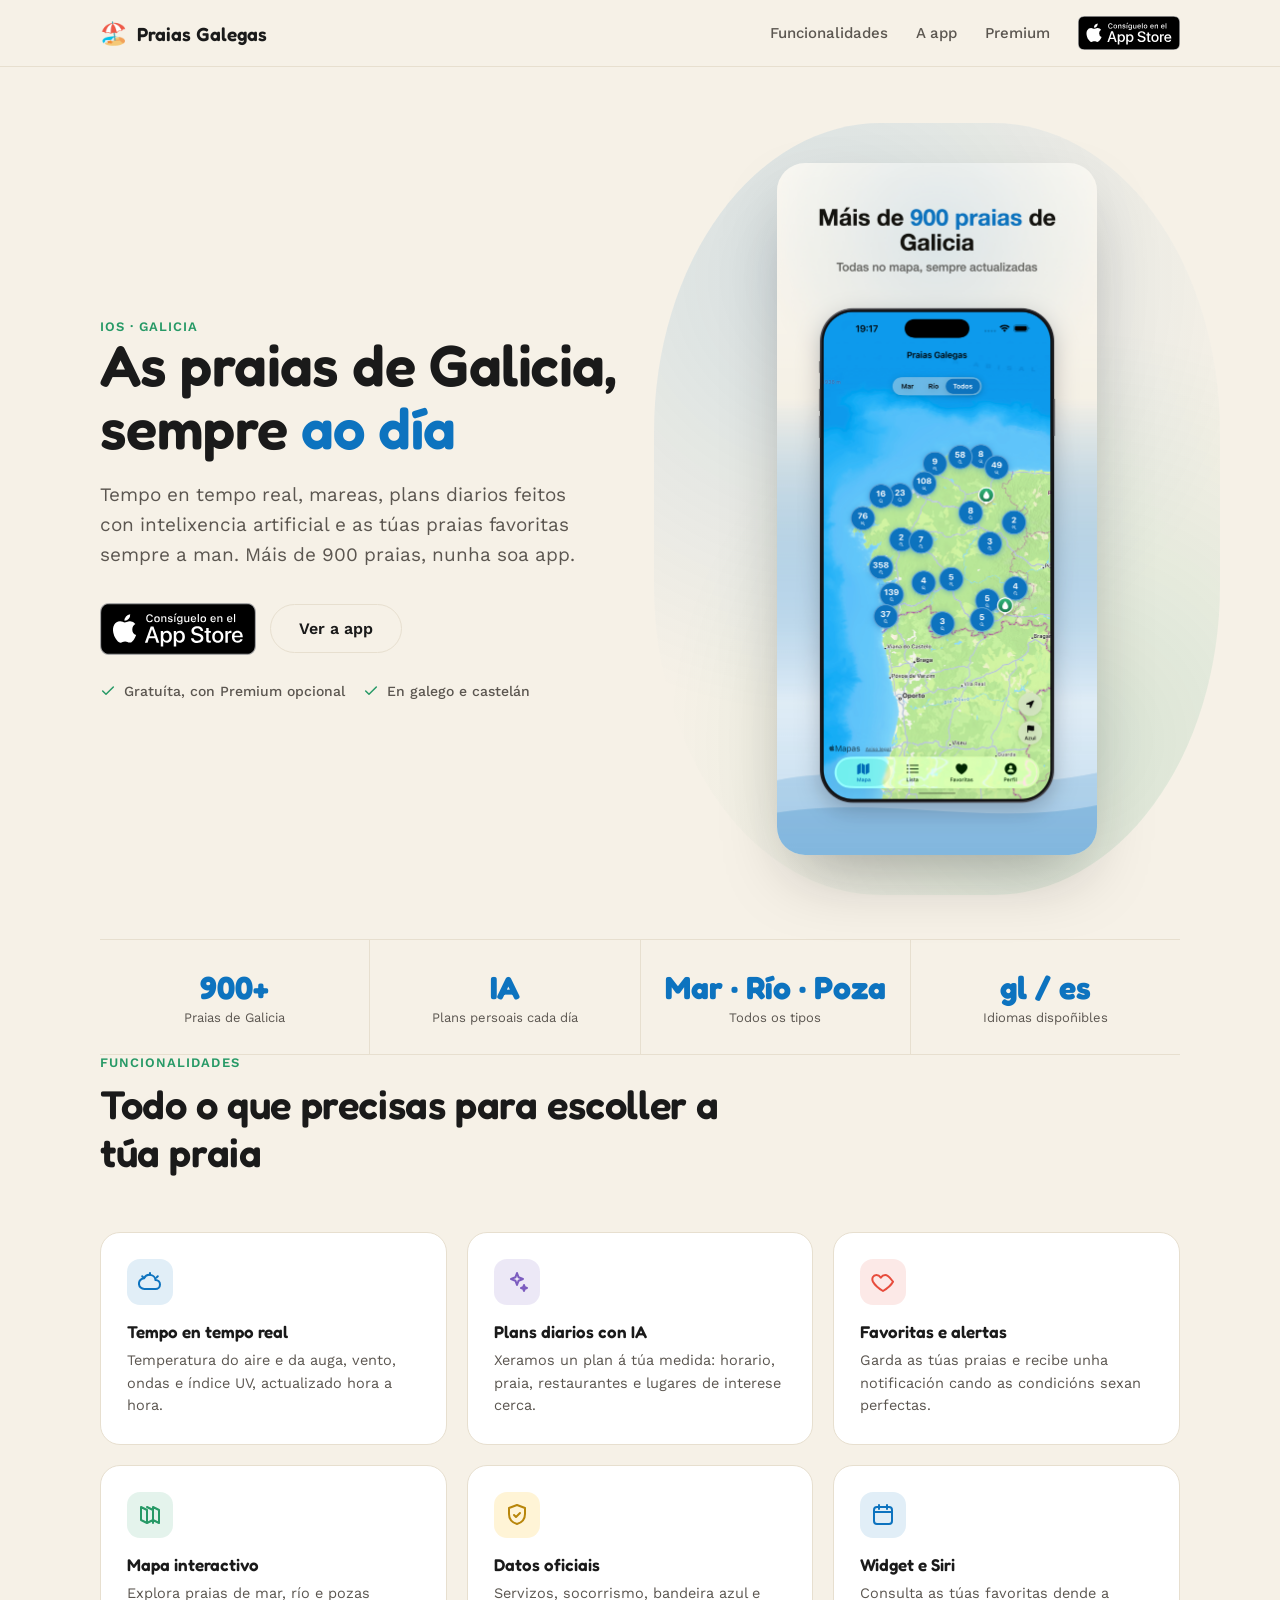
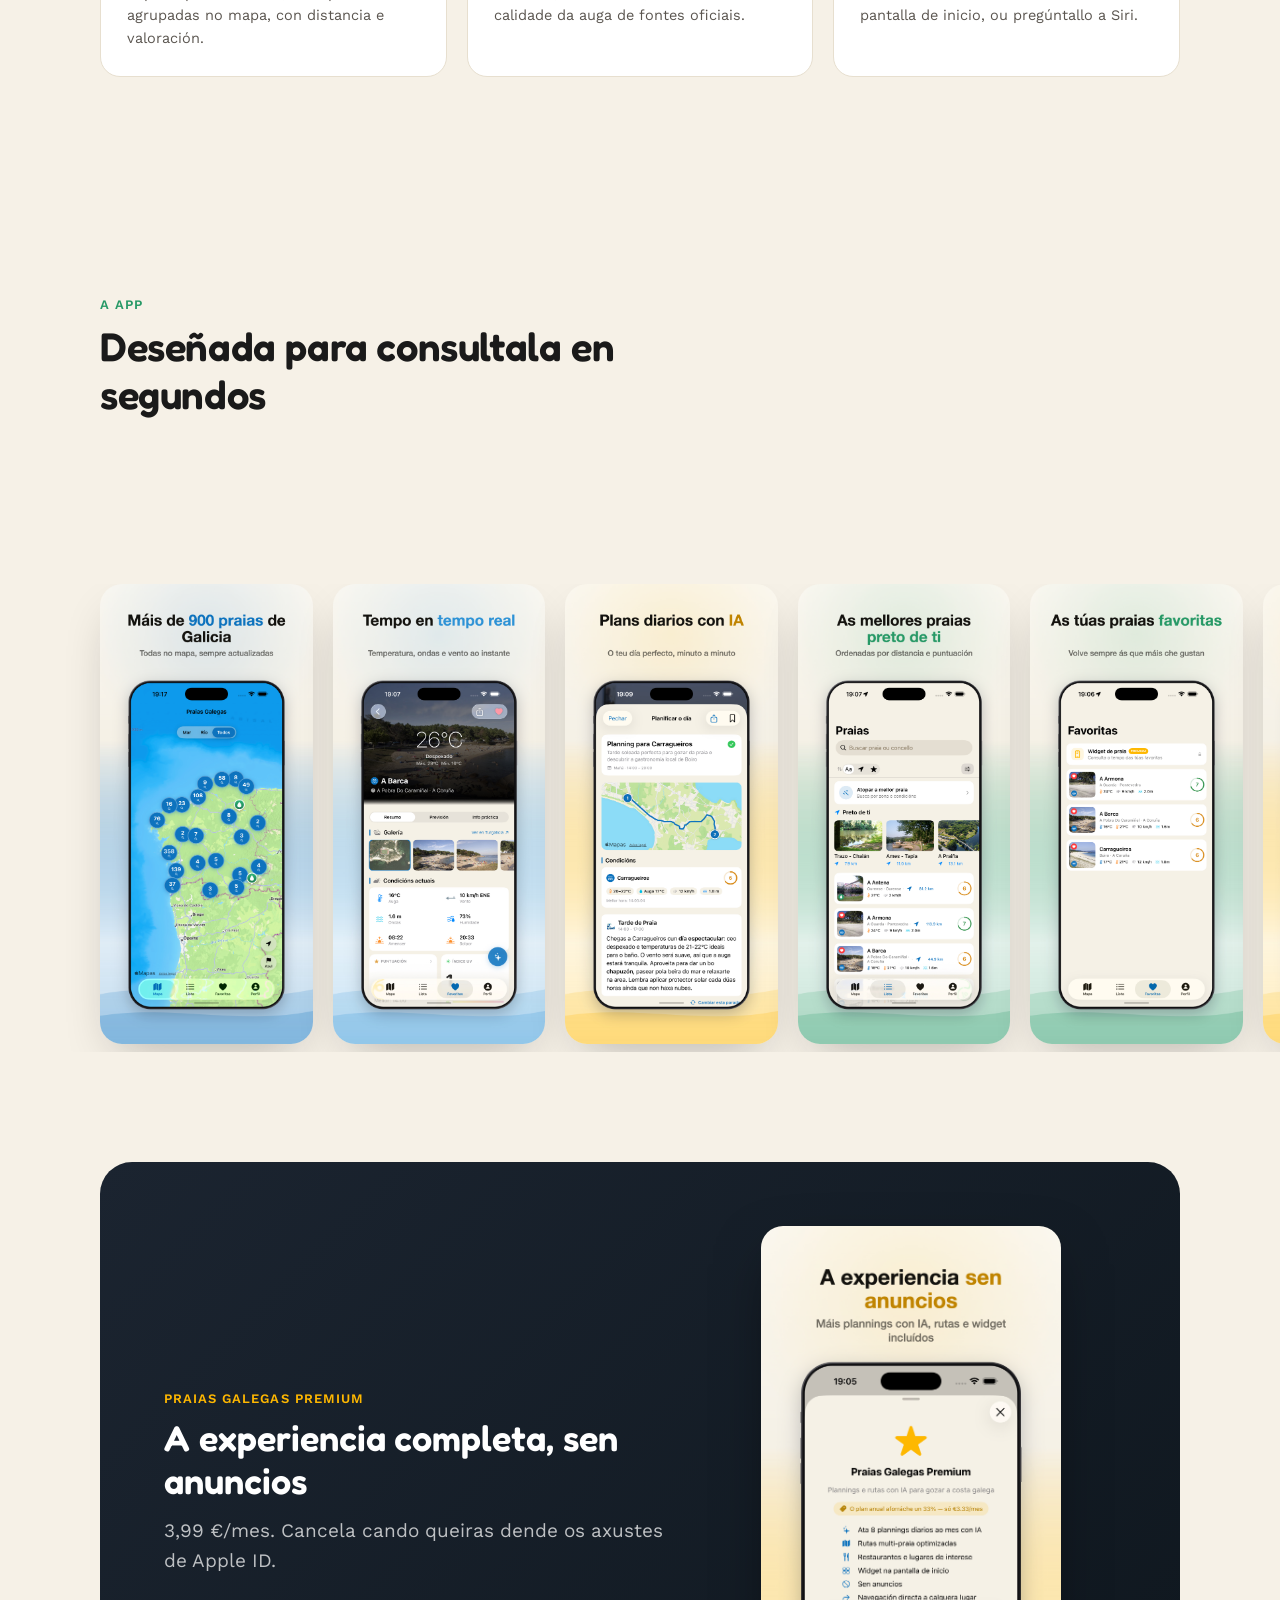
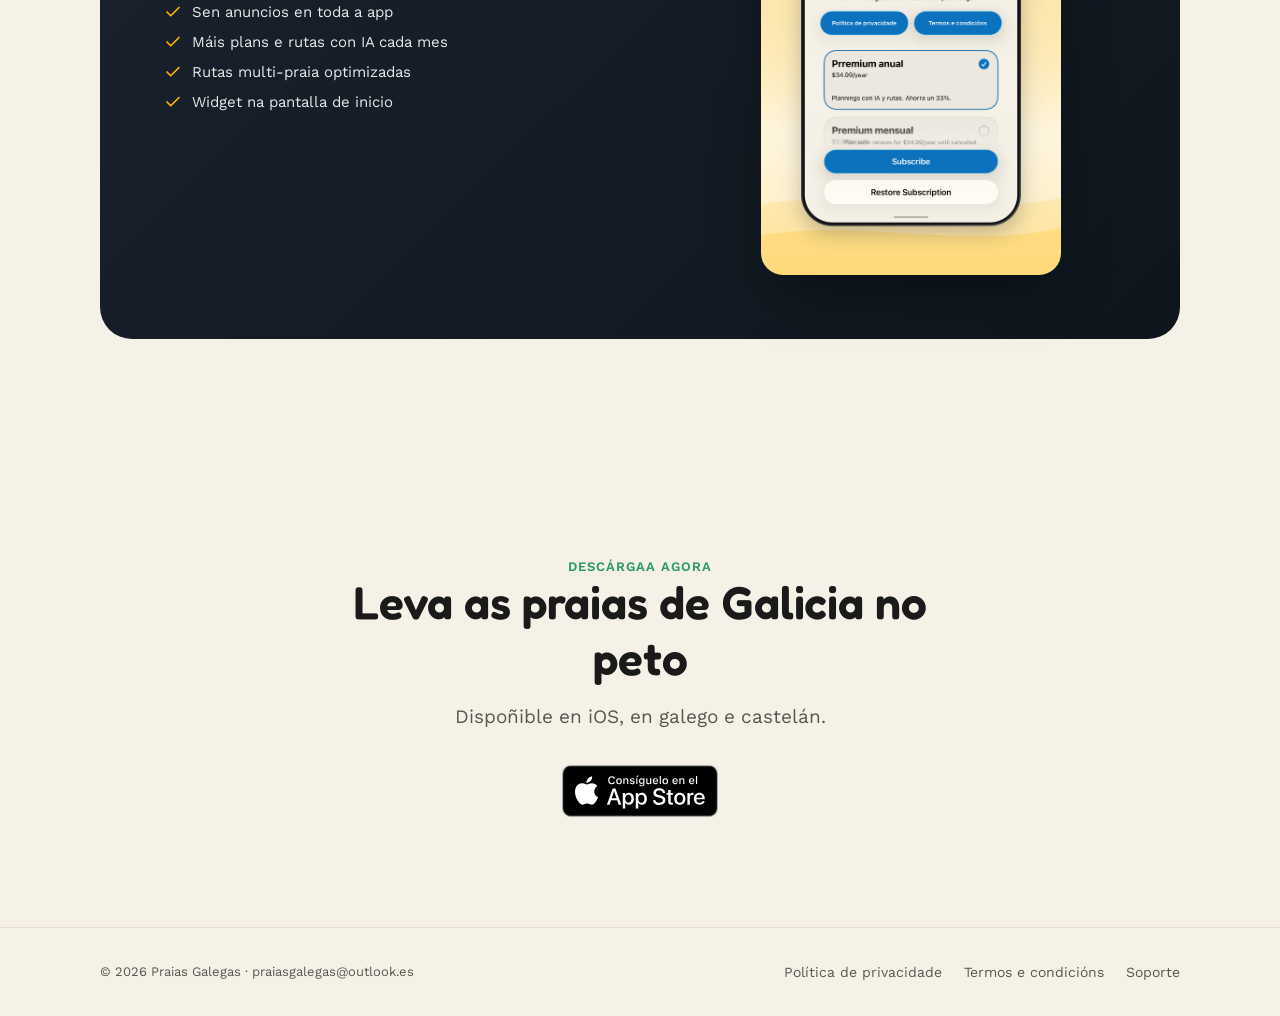
==== index.html @ d2f46aa7 "Add files via upload" ====
<!doctype html>
<html lang="gl">
<head>
<meta charset="utf-8">
<meta name="viewport" content="width=device-width, initial-scale=1.0">
<title>Praias Galegas — as mellores praias de Galicia na túa man</title>
<meta name="description" content="Tempo en tempo real, mareas, plans diarios con IA e as túas praias favoritas. Máis de 900 praias de Galicia, nunha soa app para iOS.">
<link rel="stylesheet" href="https://fonts.googleapis.com/css2?family=Fredoka:wght@500;600;700&family=Work+Sans:wght@400;500;600;700&display=swap">
<style>
  :root{
    --cream:#F6F1E7; --white:#FFFFFF; --ink:#1A1A1A; --ink-soft:#5B5650;
    --ocean:#0D73BF; --ocean-dark:#095A97; --sea:#269966; --gold:#FFB800; --line:#E7DFCF;
  }
  *{box-sizing:border-box}
  body{margin:0;background:var(--cream);color:var(--ink);font-family:'Work Sans',sans-serif;-webkit-font-smoothing:antialiased}
  h1,h2,h3{font-family:'Fredoka',sans-serif;font-weight:600;margin:0;color:var(--ink)}
  p{margin:0}
  a{text-decoration:none;color:inherit}
  img{max-width:100%}
  .wrap{max-width:1160px;margin:0 auto;padding-inline:clamp(20px,4vw,40px)}
  .btn{display:inline-flex;align-items:center;justify-content:center;gap:8px;font-family:'Work Sans',sans-serif;font-weight:600;font-size:16px;padding:14px 28px;border-radius:999px;border:none;cursor:pointer;transition:transform .15s ease,background .15s ease}
  .btn:hover{transform:translateY(-1px)}
  .btn-ghost{background:transparent;color:var(--ink);border:1.5px solid var(--line)}
  .btn-ghost:hover{border-color:var(--ocean);color:var(--ocean)}
  .badge{display:inline-flex;transition:transform .15s ease}
  .badge:hover{transform:translateY(-1px)}
  .badge img{display:block;height:100%;width:auto}
  .badge-sm{height:34px}
  .badge-lg{height:52px}
  section{padding-block:clamp(56px,9vw,110px)}
  .eyebrow{font-size:13px;font-weight:600;letter-spacing:.08em;text-transform:uppercase;color:var(--sea)}
  .lead{font-size:clamp(17px,1.6vw,19px);color:var(--ink-soft);line-height:1.6}
  header{position:sticky;top:0;z-index:20;background:rgba(246,241,231,.85);backdrop-filter:blur(10px);border-bottom:1px solid var(--line)}
  .header-row{display:flex;align-items:center;justify-content:space-between;padding-block:16px}
  .brand{display:flex;align-items:center;gap:10px;font-family:'Fredoka',sans-serif;font-weight:600;font-size:19px}
  .brand-mark{font-size:22px;line-height:1}
  nav{display:flex;align-items:center;gap:28px}
  nav a.navlink{font-size:15px;font-weight:500;color:var(--ink-soft)}
  nav a.navlink:hover{color:var(--ocean)}
  .nav-links{display:flex;gap:28px}
  @media (max-width:760px){ .nav-links{display:none} }
  .hero{padding-top:clamp(56px,9vw,96px)}
  .hero-grid{display:grid;grid-template-columns:1.05fr .95fr;gap:56px;align-items:center}
  @media (max-width:900px){ .hero-grid{grid-template-columns:1fr;gap:40px;text-align:center} .hero-actions{justify-content:center} .hero-badges{justify-content:center} }
  .hero h1{font-size:clamp(34px,4.6vw,58px);line-height:1.08;letter-spacing:-.01em}
  .hero .accent{color:var(--ocean)}
  .hero-lead{margin-top:20px;max-width:480px}
  @media (max-width:900px){ .hero-lead{max-width:560px;margin-inline:auto} }
  .hero-actions{display:flex;gap:14px;margin-top:32px;flex-wrap:wrap;align-items:center}
  .hero-badges{display:flex;gap:18px;margin-top:28px;flex-wrap:wrap;align-items:center}
  .hero-badge{display:flex;align-items:center;gap:8px;font-size:14px;color:var(--ink-soft);font-weight:500}
  .hero-badge svg{flex:none;color:var(--sea)}
  .hero-visual{position:relative;display:flex;justify-content:center}
  .hero-visual img{width:min(320px,80vw);border-radius:28px;box-shadow:0 30px 70px -20px rgba(20,20,20,.35)}
  .hero-blob{position:absolute;inset:-40px;background:radial-gradient(circle at 30% 20%, rgba(13,115,191,.14), transparent 60%),radial-gradient(circle at 75% 80%, rgba(38,153,102,.14), transparent 55%);z-index:-1;border-radius:40%}
  .stats{display:flex;gap:0;border-top:1px solid var(--line);border-bottom:1px solid var(--line);margin-top:clamp(48px,7vw,84px)}
  .stat{flex:1;padding:28px 12px;text-align:center;border-right:1px solid var(--line)}
  .stat:last-child{border-right:none}
  .stat b{display:block;font-family:'Fredoka',sans-serif;font-size:clamp(24px,3vw,32px);color:var(--ocean)}
  .stat span{font-size:13px;color:var(--ink-soft)}
  @media (max-width:640px){ .stats{flex-wrap:wrap} .stat{flex:1 1 50%;border-right:none;border-bottom:1px solid var(--line)} }
  .section-head{max-width:640px;margin-bottom:clamp(36px,5vw,56px)}
  .section-head h2{font-size:clamp(28px,3.4vw,40px);margin-top:10px;letter-spacing:-.01em}
  .features{display:grid;grid-template-columns:repeat(3,1fr);gap:20px}
  @media (max-width:900px){ .features{grid-template-columns:repeat(2,1fr)} }
  @media (max-width:600px){ .features{grid-template-columns:1fr} }
  .card{background:var(--white);border:1px solid var(--line);border-radius:20px;padding:26px}
  .card-icon{width:46px;height:46px;border-radius:13px;display:flex;align-items:center;justify-content:center;margin-bottom:16px}
  .card h3{font-size:17px;margin-bottom:8px}
  .card p{font-size:14.5px;color:var(--ink-soft);line-height:1.55}
  .gallery-wrap{overflow-x:auto;margin-inline:calc(-1 * clamp(20px,4vw,40px));padding-inline:clamp(20px,4vw,40px);scrollbar-width:none}
  .gallery-wrap::-webkit-scrollbar{display:none}
  .gallery{display:flex;gap:20px;width:max-content}
  .gallery img{height:460px;width:auto;border-radius:22px;box-shadow:0 20px 50px -18px rgba(20,20,20,.3)}
  @media (max-width:640px){ .gallery img{height:360px} }
  .premium{background:linear-gradient(135deg,#1B2430,#0E161D);border-radius:32px;padding:clamp(36px,6vw,64px);display:grid;grid-template-columns:1.1fr .9fr;gap:40px;align-items:center;color:#fff}
  @media (max-width:900px){ .premium{grid-template-columns:1fr;text-align:center} .premium-list{align-items:center} }
  .premium .eyebrow{color:var(--gold)}
  .premium h2{color:#fff;font-size:clamp(26px,3.2vw,36px);margin-top:10px}
  .premium p.lead{color:rgba(255,255,255,.72);margin-top:14px}
  .premium-list{list-style:none;margin:26px 0 0;padding:0;display:flex;flex-direction:column;gap:12px}
  .premium-list li{display:flex;align-items:center;gap:10px;font-size:15px;color:rgba(255,255,255,.9)}
  .premium-list svg{flex:none;color:var(--gold)}
  .premium img{width:100%;max-width:300px;border-radius:22px;justify-self:center;box-shadow:0 20px 60px -18px rgba(0,0,0,.6)}
  .final-cta{text-align:center}
  .final-cta h2{font-size:clamp(30px,4vw,46px);max-width:640px;margin-inline:auto}
  .final-cta .lead{max-width:480px;margin:16px auto 0}
  .final-cta .hero-actions{justify-content:center}
  footer{border-top:1px solid var(--line);padding-block:36px}
  .footer-row{display:flex;justify-content:space-between;align-items:center;flex-wrap:wrap;gap:16px}
  .footer-links{display:flex;gap:22px;flex-wrap:wrap}
  .footer-links a{font-size:14px;color:var(--ink-soft)}
  .footer-links a:hover{color:var(--ocean)}
  .footer-copy{font-size:13px;color:var(--ink-soft)}
</style>
</head>
<body>

<header>
  <div class="wrap header-row">
    <div class="brand"><span class="brand-mark">🏖️</span> Praias Galegas</div>
    <nav>
      <div class="nav-links">
        <a class="navlink" href="#funcionalidades">Funcionalidades</a>
        <a class="navlink" href="#capturas">A app</a>
        <a class="navlink" href="#premium">Premium</a>
      </div>
      <a href="https://apps.apple.com/es/app/praias-galegas/id6785082941" class="badge badge-sm" aria-label="Descarga Praias Galegas na App Store"><img src="img/appstore-badge.svg" alt="Descárgao na App Store"></a>
    </nav>
  </div>
</header>

<div class="wrap hero">
  <div class="hero-grid">
    <div>
      <p class="eyebrow">iOS · Galicia</p>
      <h1>As praias de Galicia,<br>sempre <span class="accent">ao día</span></h1>
      <p class="lead hero-lead">Tempo en tempo real, mareas, plans diarios feitos con intelixencia artificial e as túas praias favoritas sempre a man. Máis de 900 praias, nunha soa app.</p>
      <div class="hero-actions">
        <a href="https://apps.apple.com/es/app/praias-galegas/id6785082941" class="badge badge-lg" aria-label="Descarga Praias Galegas na App Store"><img src="img/appstore-badge.svg" alt="Descárgao na App Store"></a>
        <a href="#capturas" class="btn btn-ghost">Ver a app</a>
      </div>
      <div class="hero-badges">
        <div class="hero-badge"><svg width="16" height="16" viewBox="0 0 24 24" fill="none" stroke="currentColor" stroke-width="2.2" stroke-linecap="round" stroke-linejoin="round"><path d="M20 6 9 17l-5-5"/></svg> Gratuíta, con Premium opcional</div>
        <div class="hero-badge"><svg width="16" height="16" viewBox="0 0 24 24" fill="none" stroke="currentColor" stroke-width="2.2" stroke-linecap="round" stroke-linejoin="round"><path d="M20 6 9 17l-5-5"/></svg> En galego e castelán</div>
      </div>
    </div>
    <div class="hero-visual">
      <div class="hero-blob"></div>
      <img src="img/01-mapa.jpg" alt="Mapa con máis de 900 praias de Galicia na app Praias Galegas">
    </div>
  </div>

  <div class="stats">
    <div class="stat"><b>900+</b><span>Praias de Galicia</span></div>
    <div class="stat"><b>IA</b><span>Plans persoais cada día</span></div>
    <div class="stat"><b>Mar · Río · Poza</b><span>Todos os tipos</span></div>
    <div class="stat"><b>gl / es</b><span>Idiomas dispoñibles</span></div>
  </div>
</div>

<div class="wrap" id="funcionalidades">
  <section style="padding-top:0;">
    <div class="section-head">
      <p class="eyebrow">Funcionalidades</p>
      <h2>Todo o que precisas para escoller a túa praia</h2>
    </div>
    <div class="features">
      <div class="card">
        <div class="card-icon" style="background:rgba(13,115,191,.12);">
          <svg width="24" height="24" viewBox="0 0 24 24" fill="none" stroke="#0D73BF" stroke-width="2" stroke-linecap="round" stroke-linejoin="round"><path d="M17.5 19a4.5 4.5 0 0 0 0-9 6 6 0 0 0-11.4-1.7A4.5 4.5 0 0 0 6.5 19h11Z"/><path d="M12 3v2M4.2 6.2l1.4 1.4M19.8 6.2l-1.4 1.4"/></svg>
        </div>
        <h3>Tempo en tempo real</h3>
        <p>Temperatura do aire e da auga, vento, ondas e índice UV, actualizado hora a hora.</p>
      </div>
      <div class="card">
        <div class="card-icon" style="background:rgba(124,92,191,.14);">
          <svg width="24" height="24" viewBox="0 0 24 24" fill="none" stroke="#7C5CBF" stroke-width="2" stroke-linecap="round" stroke-linejoin="round"><path d="m12 3 1.6 4.3L18 9l-4.4 1.7L12 15l-1.6-4.3L6 9l4.4-1.7L12 3Z"/><path d="M19 15l.8 2.2L22 18l-2.2.8L19 21l-.8-2.2L16 18l2.2-.8L19 15Z"/></svg>
        </div>
        <h3>Plans diarios con IA</h3>
        <p>Xeramos un plan á túa medida: horario, praia, restaurantes e lugares de interese cerca.</p>
      </div>
      <div class="card">
        <div class="card-icon" style="background:rgba(231,76,60,.12);">
          <svg width="24" height="24" viewBox="0 0 24 24" fill="none" stroke="#E74C3C" stroke-width="2" stroke-linecap="round" stroke-linejoin="round"><path d="M12 21s-7.5-4.6-10-9.3C.4 8.4 2 5 5.4 5c2 0 3.4 1.2 4.4 2.6C10.8 6.2 12.2 5 14.2 5 17.6 5 19.2 8.4 22 11.7 19.5 16.4 12 21 12 21Z"/></svg>
        </div>
        <h3>Favoritas e alertas</h3>
        <p>Garda as túas praias e recibe unha notificación cando as condicións sexan perfectas.</p>
      </div>
      <div class="card">
        <div class="card-icon" style="background:rgba(38,153,102,.12);">
          <svg width="24" height="24" viewBox="0 0 24 24" fill="none" stroke="#269966" stroke-width="2" stroke-linecap="round" stroke-linejoin="round"><path d="M9 20 3 17V4l6 3m0 13 6-3m-6 3V7m6 10 6 3V7l-6-3m0 16V4m0 3-6-3"/></svg>
        </div>
        <h3>Mapa interactivo</h3>
        <p>Explora praias de mar, río e pozas agrupadas no mapa, con distancia e valoración.</p>
      </div>
      <div class="card">
        <div class="card-icon" style="background:rgba(255,184,0,.16);">
          <svg width="24" height="24" viewBox="0 0 24 24" fill="none" stroke="#B8860B" stroke-width="2" stroke-linecap="round" stroke-linejoin="round"><path d="M12 2 4 5v6c0 5 3.4 8.6 8 10 4.6-1.4 8-5 8-10V5l-8-3Z"/><path d="m9 12 2 2 4-4"/></svg>
        </div>
        <h3>Datos oficiais</h3>
        <p>Servizos, socorrismo, bandeira azul e calidade da auga de fontes oficiais.</p>
      </div>
      <div class="card">
        <div class="card-icon" style="background:rgba(13,115,191,.12);">
          <svg width="24" height="24" viewBox="0 0 24 24" fill="none" stroke="#0D73BF" stroke-width="2" stroke-linecap="round" stroke-linejoin="round"><rect x="3" y="4" width="18" height="17" rx="3"/><path d="M8 2v4M16 2v4M3 9h18"/></svg>
        </div>
        <h3>Widget e Siri</h3>
        <p>Consulta as túas favoritas dende a pantalla de inicio, ou pregúntallo a Siri.</p>
      </div>
    </div>
  </section>
</div>

<div class="wrap" id="capturas">
  <section>
    <div class="section-head">
      <p class="eyebrow">A app</p>
      <h2>Deseñada para consultala en segundos</h2>
    </div>
  </section>
</div>
<div class="gallery-wrap">
  <div class="gallery wrap" style="padding-bottom:8px;">
    <img src="img/01-mapa.jpg" alt="Mapa con máis de 900 praias de Galicia">
    <img src="img/02-tempo.jpg" alt="Tempo en tempo real na ficha de cada praia">
    <img src="img/03-planning.jpg" alt="Plans diarios xerados con intelixencia artificial">
    <img src="img/04-lista.jpg" alt="Lista de praias preto de ti">
    <img src="img/05-favoritas.jpg" alt="As túas praias favoritas">
    <img src="img/06-premium.jpg" alt="Praias Galegas Premium, sen anuncios">
  </div>
</div>

<div class="wrap" id="premium">
  <section>
    <div class="premium">
      <div>
        <p class="eyebrow">Praias Galegas Premium</p>
        <h2>A experiencia completa, sen anuncios</h2>
        <p class="lead">3,99&nbsp;€/mes. Cancela cando queiras dende os axustes de Apple ID.</p>
        <ul class="premium-list">
          <li><svg width="18" height="18" viewBox="0 0 24 24" fill="none" stroke="currentColor" stroke-width="2.2" stroke-linecap="round" stroke-linejoin="round"><path d="M20 6 9 17l-5-5"/></svg> Sen anuncios en toda a app</li>
          <li><svg width="18" height="18" viewBox="0 0 24 24" fill="none" stroke="currentColor" stroke-width="2.2" stroke-linecap="round" stroke-linejoin="round"><path d="M20 6 9 17l-5-5"/></svg> Máis plans e rutas con IA cada mes</li>
          <li><svg width="18" height="18" viewBox="0 0 24 24" fill="none" stroke="currentColor" stroke-width="2.2" stroke-linecap="round" stroke-linejoin="round"><path d="M20 6 9 17l-5-5"/></svg> Rutas multi-praia optimizadas</li>
          <li><svg width="18" height="18" viewBox="0 0 24 24" fill="none" stroke="currentColor" stroke-width="2.2" stroke-linecap="round" stroke-linejoin="round"><path d="M20 6 9 17l-5-5"/></svg> Widget na pantalla de inicio</li>
        </ul>
      </div>
      <img src="img/06-premium.jpg" alt="Praias Galegas Premium">
    </div>
  </section>
</div>

<div class="wrap">
  <section class="final-cta">
    <p class="eyebrow">Descárgaa agora</p>
    <h2>Leva as praias de Galicia no peto</h2>
    <p class="lead">Dispoñible en iOS, en galego e castelán.</p>
    <div class="hero-actions">
      <a href="https://apps.apple.com/es/app/praias-galegas/id6785082941" class="badge badge-lg" aria-label="Descarga Praias Galegas na App Store"><img src="img/appstore-badge.svg" alt="Descárgao na App Store"></a>
    </div>
  </section>
</div>

<footer>
  <div class="wrap footer-row">
    <div class="footer-copy">© 2026 Praias Galegas · praiasgalegas@outlook.es</div>
    <div class="footer-links">
      <a href="privacidade.html">Política de privacidade</a>
      <a href="termos.html">Termos e condicións</a>
      <a href="soporte-gl.html">Soporte</a>
    </div>
  </div>
</footer>

</body>
</html>
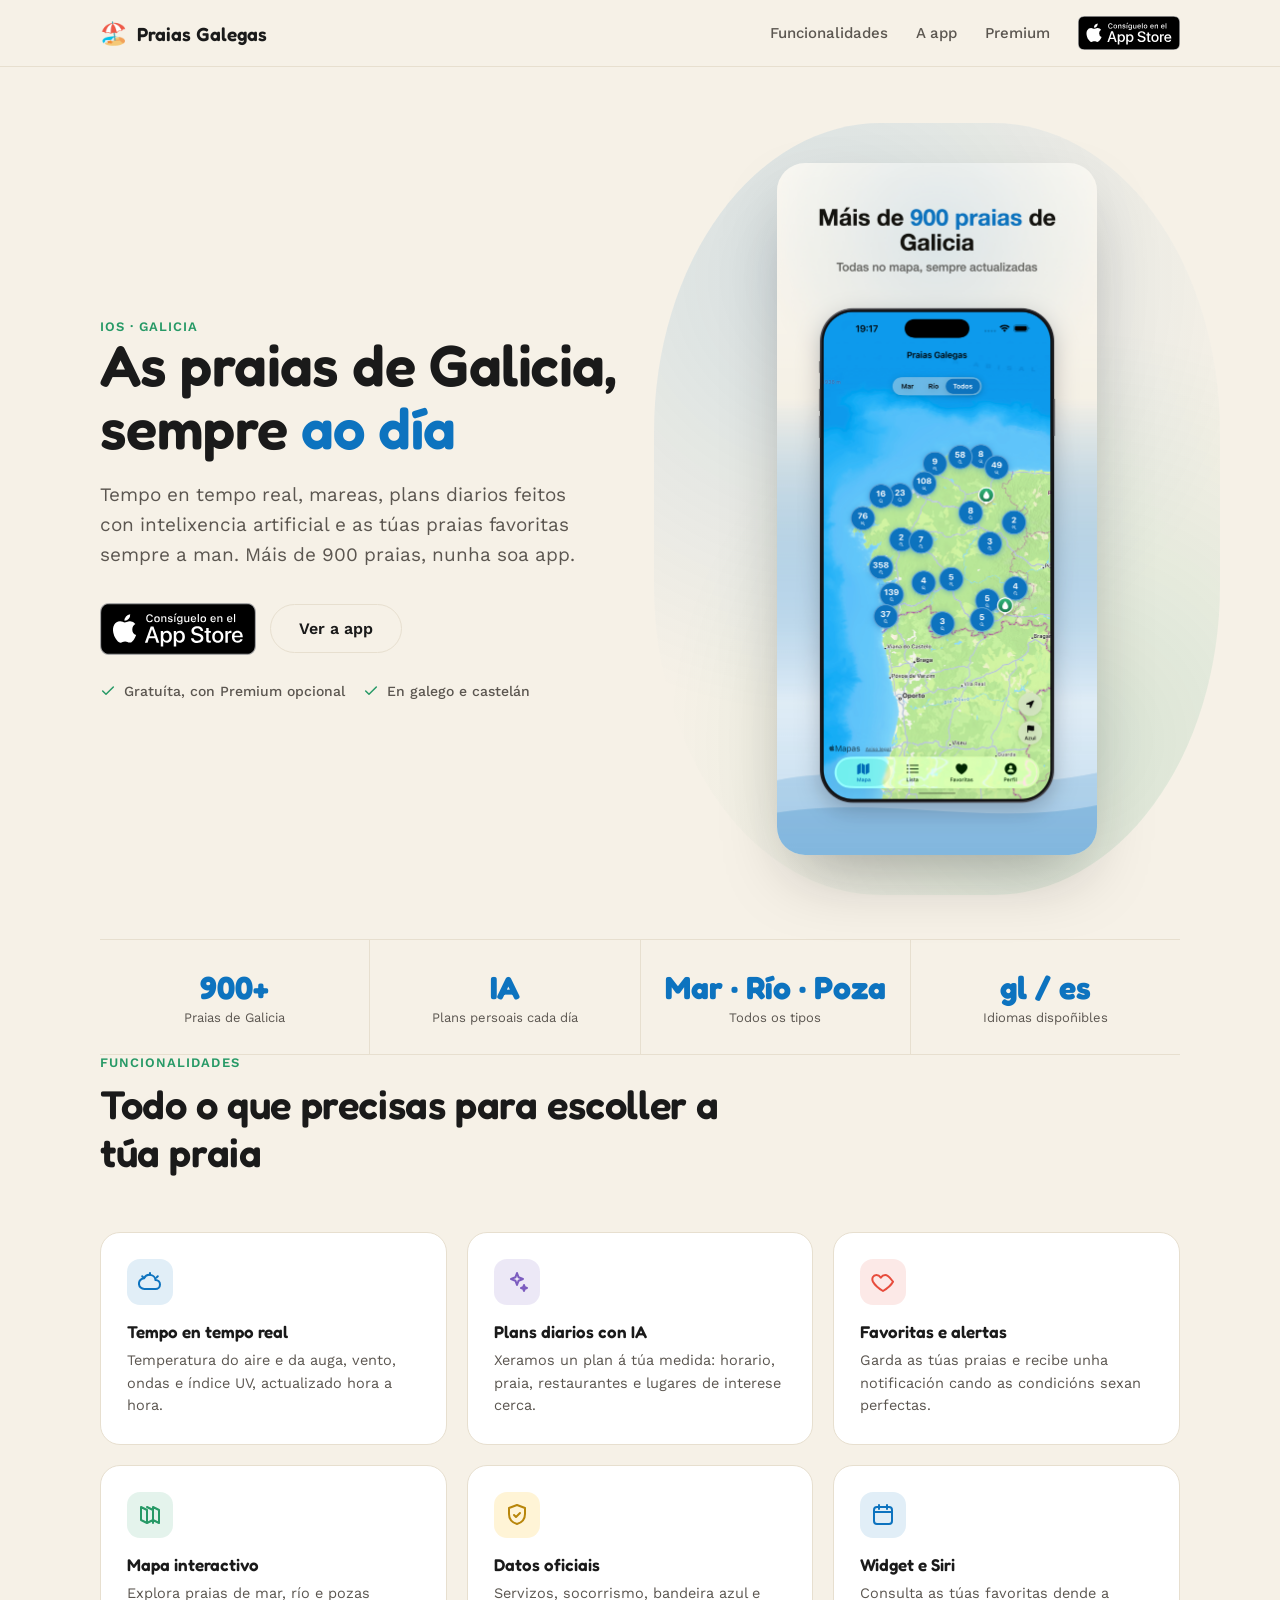
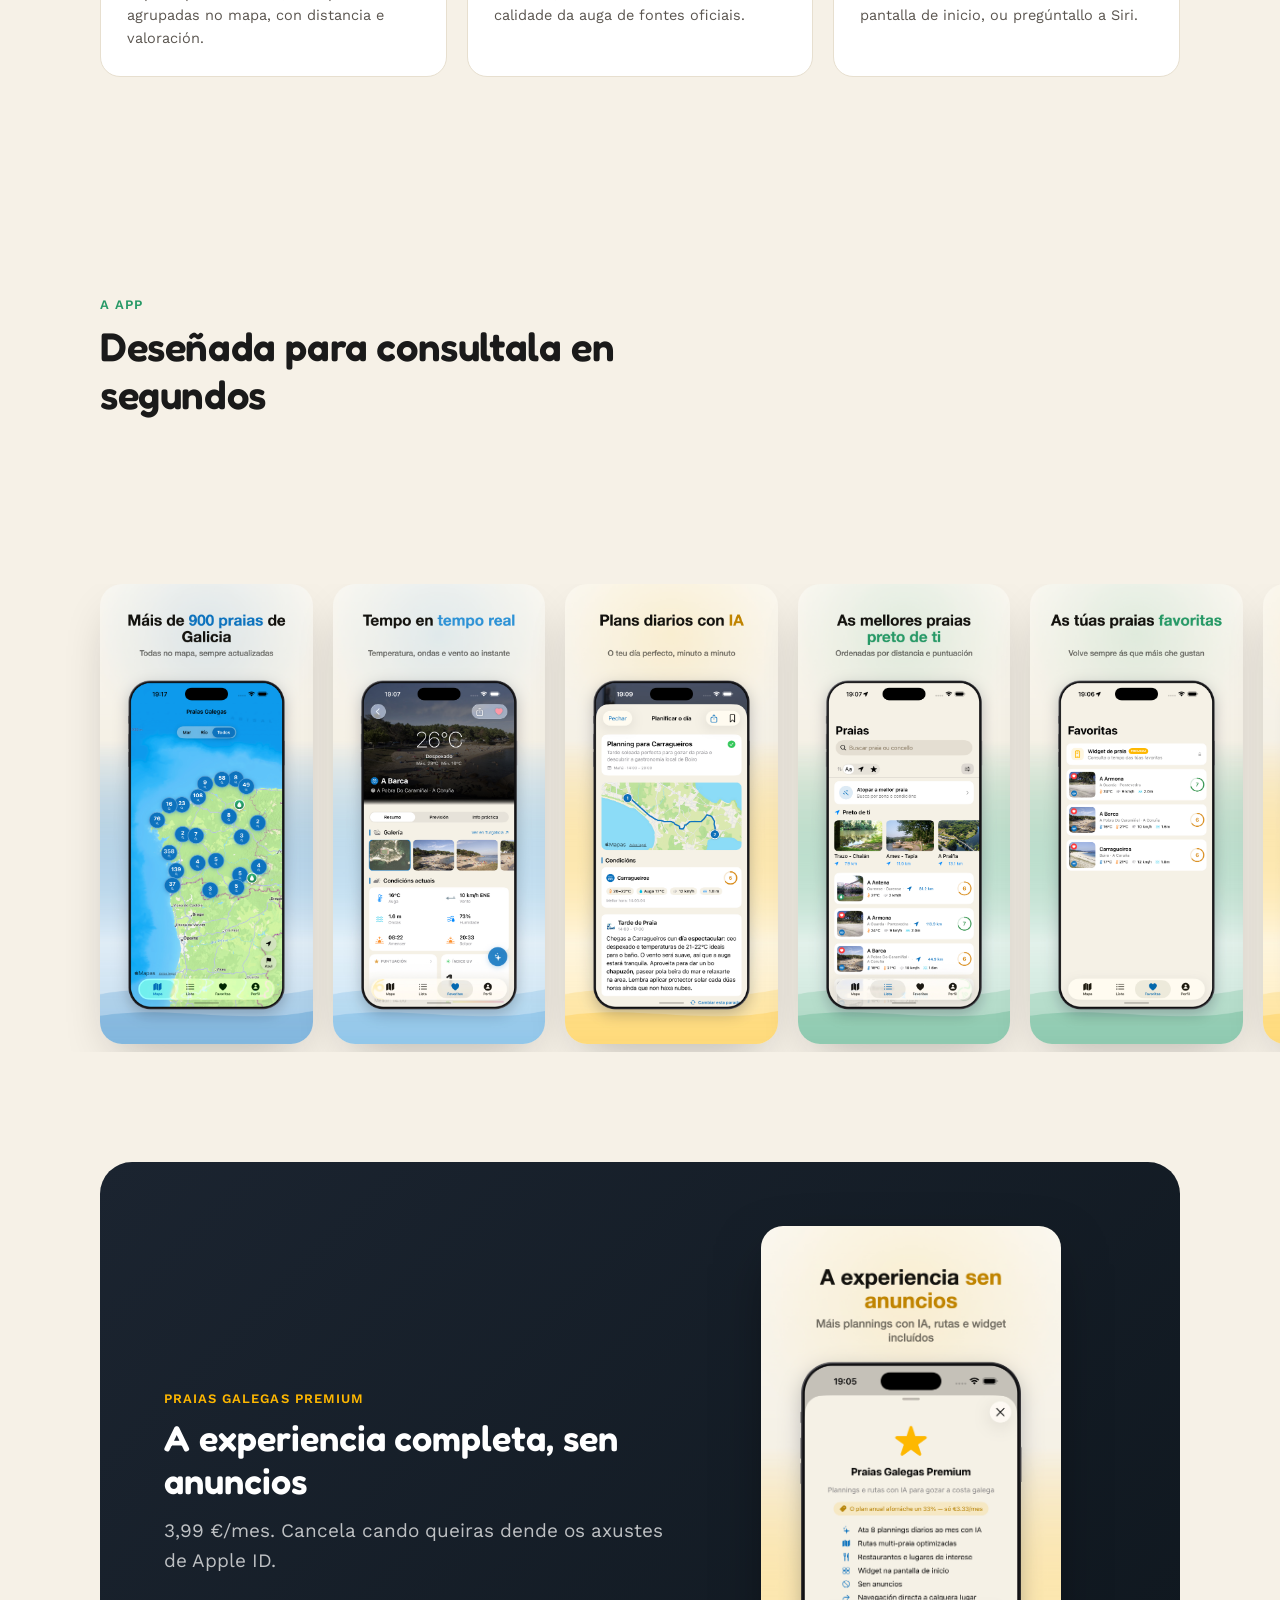
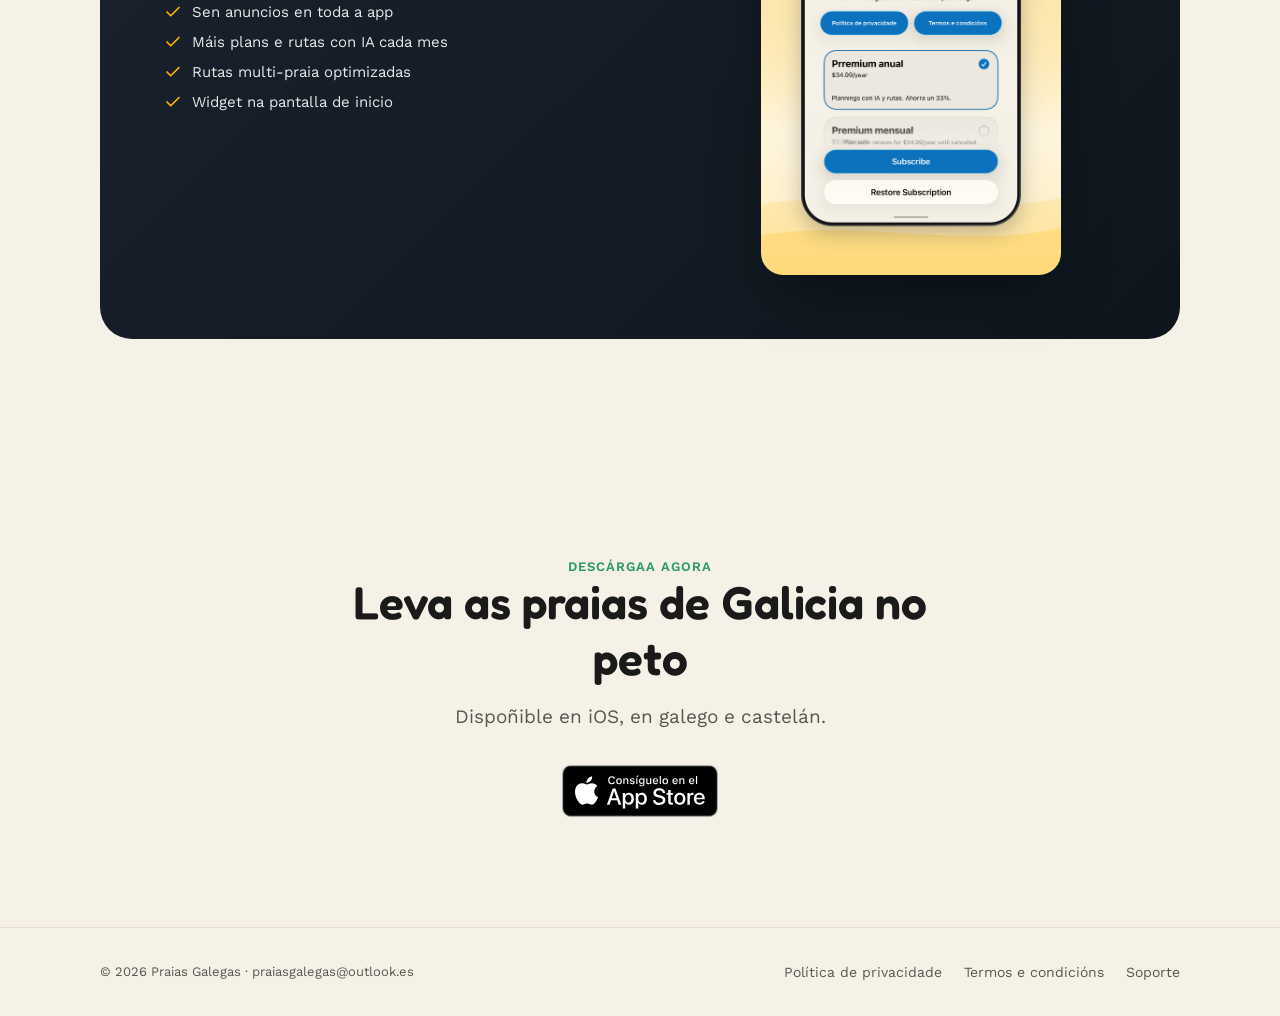
==== commit 1881be71: "Add files via upload" ====
--- a/index.html
+++ b/index.html
@@ -12,7 +12,8 @@
     --ocean:#0D73BF; --ocean-dark:#095A97; --sea:#269966; --gold:#FFB800; --line:#E7DFCF;
   }
   *{box-sizing:border-box}
-  body{margin:0;background:var(--cream);color:var(--ink);font-family:'Work Sans',sans-serif;-webkit-font-smoothing:antialiased}
+  html{overflow-x:hidden}
+  body{margin:0;background:var(--cream);color:var(--ink);font-family:'Work Sans',sans-serif;-webkit-font-smoothing:antialiased;overflow-x:hidden}
   h1,h2,h3{font-family:'Fredoka',sans-serif;font-weight:600;margin:0;color:var(--ink)}
   p{margin:0}
   a{text-decoration:none;color:inherit}
@@ -68,7 +69,7 @@
   .card-icon{width:46px;height:46px;border-radius:13px;display:flex;align-items:center;justify-content:center;margin-bottom:16px}
   .card h3{font-size:17px;margin-bottom:8px}
   .card p{font-size:14.5px;color:var(--ink-soft);line-height:1.55}
-  .gallery-wrap{overflow-x:auto;margin-inline:calc(-1 * clamp(20px,4vw,40px));padding-inline:clamp(20px,4vw,40px);scrollbar-width:none}
+  .gallery-wrap{overflow-x:auto;max-width:100%;padding-inline:clamp(20px,4vw,40px);scrollbar-width:none}
   .gallery-wrap::-webkit-scrollbar{display:none}
   .gallery{display:flex;gap:20px;width:max-content}
   .gallery img{height:460px;width:auto;border-radius:22px;box-shadow:0 20px 50px -18px rgba(20,20,20,.3)}
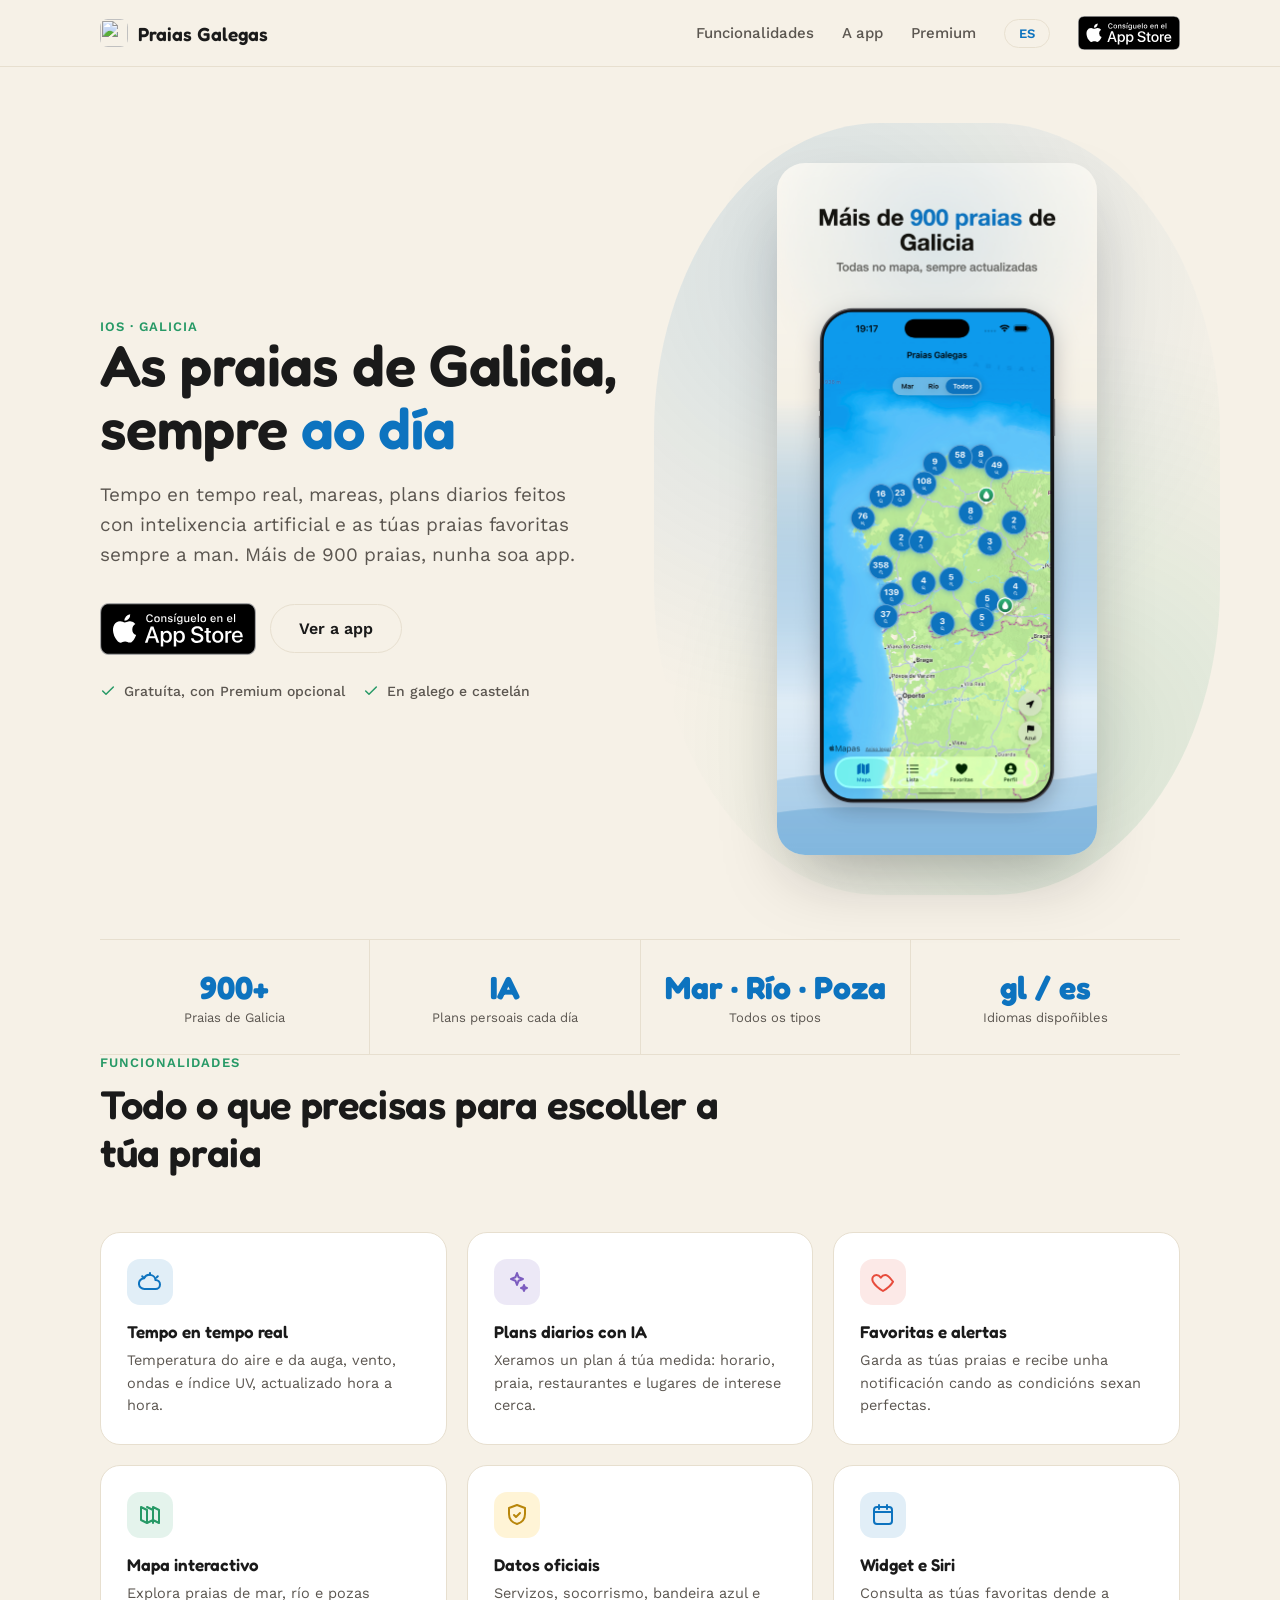
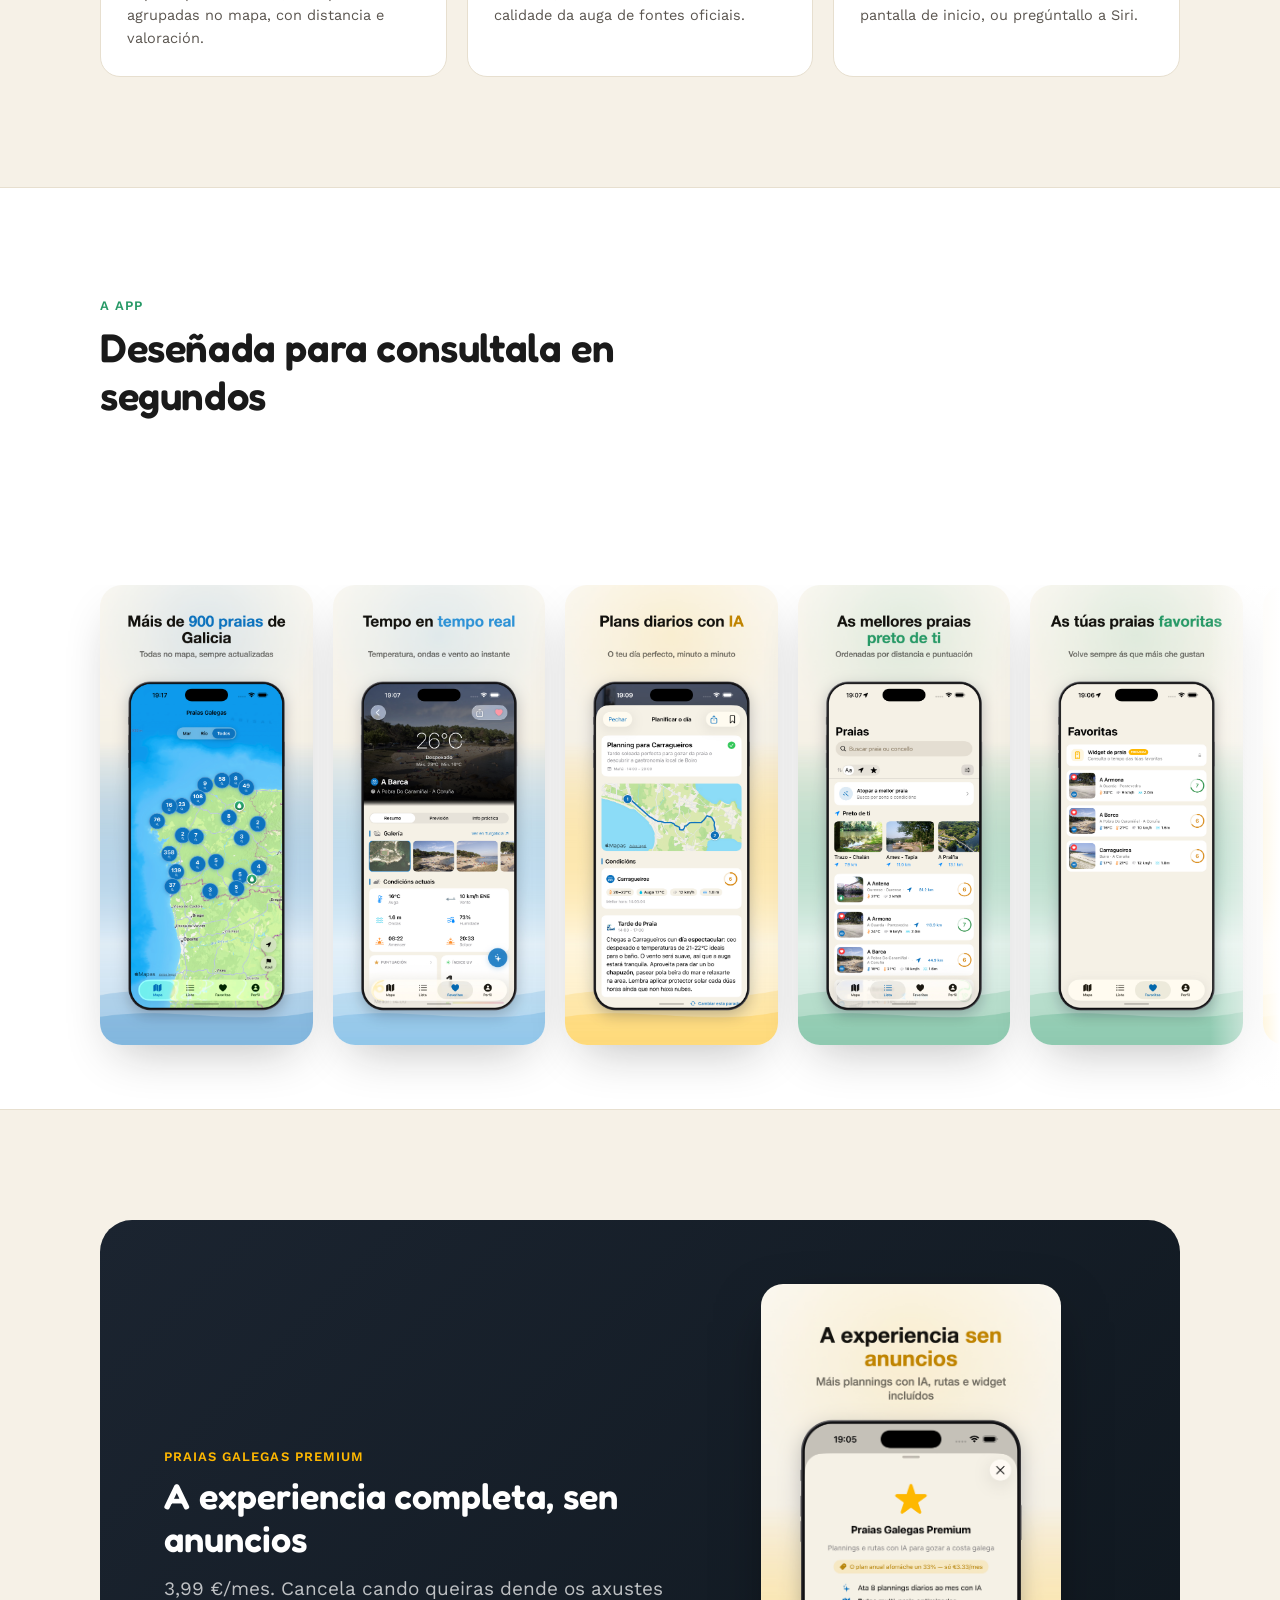
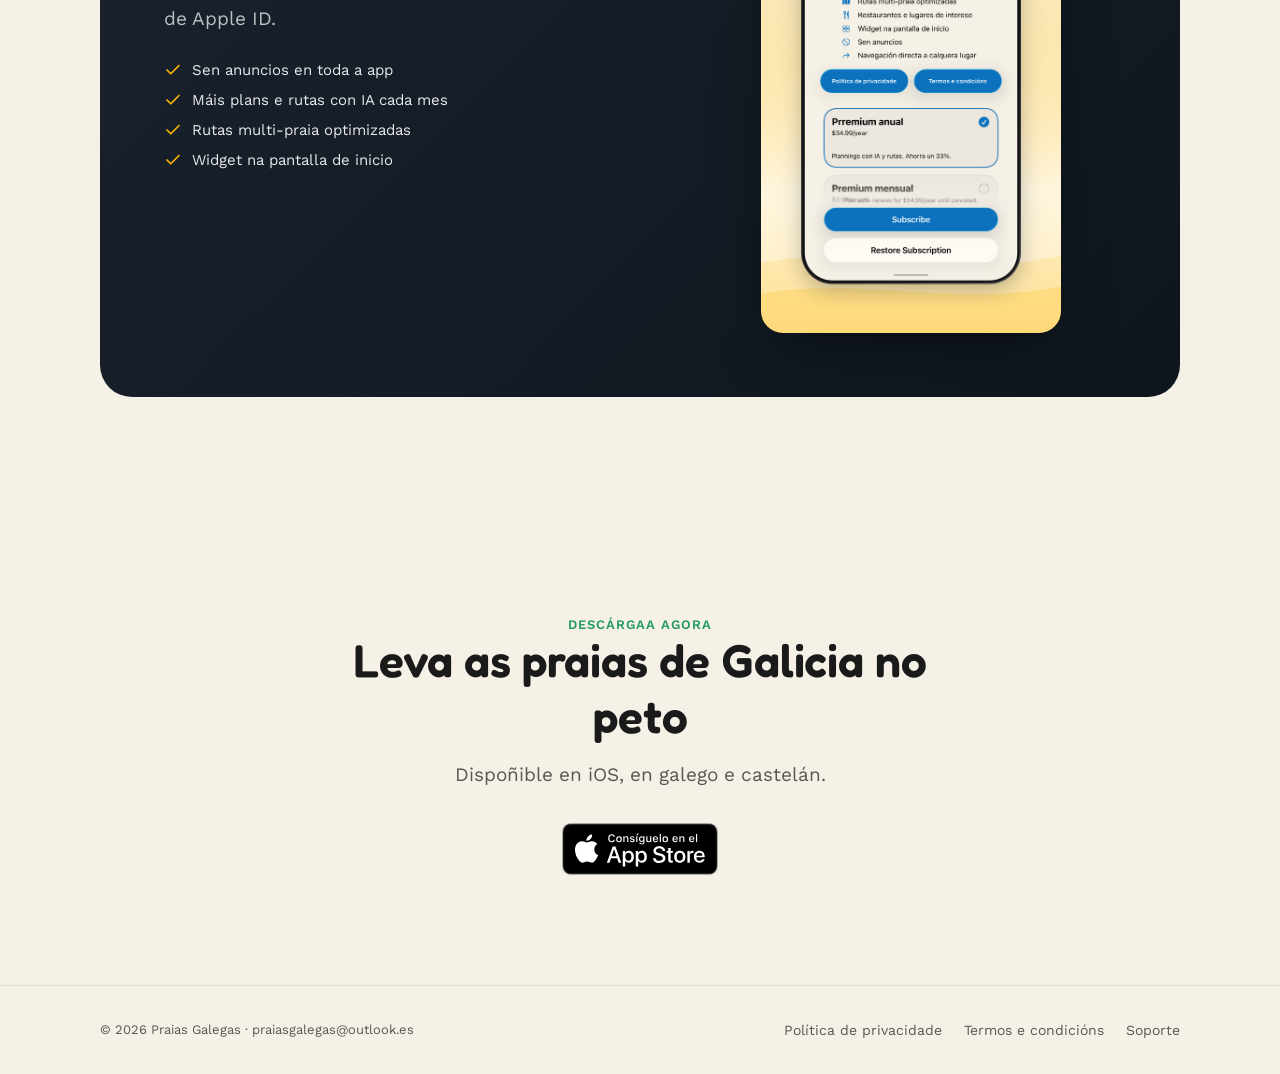
==== commit cee76821: "Add files via upload" ====
--- a/index.html
+++ b/index.html
@@ -5,6 +5,17 @@
 <meta name="viewport" content="width=device-width, initial-scale=1.0">
 <title>Praias Galegas — as mellores praias de Galicia na túa man</title>
 <meta name="description" content="Tempo en tempo real, mareas, plans diarios con IA e as túas praias favoritas. Máis de 900 praias de Galicia, nunha soa app para iOS.">
+<link rel="canonical" href="https://praiasgalegas.app/">
+<link rel="alternate" hreflang="gl" href="https://praiasgalegas.app/">
+<link rel="alternate" hreflang="es" href="https://praiasgalegas.app/index-es.html">
+<link rel="icon" type="image/png" href="img/favicon-32.png">
+<link rel="apple-touch-icon" href="img/apple-touch-icon.png">
+<meta property="og:type" content="website">
+<meta property="og:title" content="Praias Galegas — as mellores praias de Galicia na túa man">
+<meta property="og:description" content="Tempo en tempo real, mareas, plans diarios con IA e as túas praias favoritas. Máis de 900 praias de Galicia, nunha soa app para iOS.">
+<meta property="og:image" content="https://praiasgalegas.app/img/01-mapa.jpg">
+<meta property="og:url" content="https://praiasgalegas.app/">
+<meta name="twitter:card" content="summary_large_image">
 <link rel="stylesheet" href="https://fonts.googleapis.com/css2?family=Fredoka:wght@500;600;700&family=Work+Sans:wght@400;500;600;700&display=swap">
 <style>
   :root{
@@ -12,8 +23,9 @@
     --ocean:#0D73BF; --ocean-dark:#095A97; --sea:#269966; --gold:#FFB800; --line:#E7DFCF;
   }
   *{box-sizing:border-box}
-  html{overflow-x:hidden}
+  html{overflow-x:hidden;scroll-behavior:smooth}
   body{margin:0;background:var(--cream);color:var(--ink);font-family:'Work Sans',sans-serif;-webkit-font-smoothing:antialiased;overflow-x:hidden}
+  .wrap[id]{scroll-margin-top:80px}
   h1,h2,h3{font-family:'Fredoka',sans-serif;font-weight:600;margin:0;color:var(--ink)}
   p{margin:0}
   a{text-decoration:none;color:inherit}
@@ -34,12 +46,14 @@
   header{position:sticky;top:0;z-index:20;background:rgba(246,241,231,.85);backdrop-filter:blur(10px);border-bottom:1px solid var(--line)}
   .header-row{display:flex;align-items:center;justify-content:space-between;padding-block:16px}
   .brand{display:flex;align-items:center;gap:10px;font-family:'Fredoka',sans-serif;font-weight:600;font-size:19px}
-  .brand-mark{font-size:22px;line-height:1}
+  .brand-logo{width:28px;height:28px;border-radius:8px;display:block}
   nav{display:flex;align-items:center;gap:28px}
   nav a.navlink{font-size:15px;font-weight:500;color:var(--ink-soft)}
   nav a.navlink:hover{color:var(--ocean)}
   .nav-links{display:flex;gap:28px}
   @media (max-width:760px){ .nav-links{display:none} }
+  .lang-switch{display:inline-flex;align-items:center;gap:6px;font-weight:600;font-size:13px;color:var(--ocean);border:1px solid var(--line);border-radius:999px;padding:6px 14px;white-space:nowrap}
+  .lang-switch:hover{border-color:var(--ocean);background:rgba(13,115,191,.06)}
   .hero{padding-top:clamp(56px,9vw,96px)}
   .hero-grid{display:grid;grid-template-columns:1.05fr .95fr;gap:56px;align-items:center}
   @media (max-width:900px){ .hero-grid{grid-template-columns:1fr;gap:40px;text-align:center} .hero-actions{justify-content:center} .hero-badges{justify-content:center} }
@@ -65,13 +79,18 @@
   .features{display:grid;grid-template-columns:repeat(3,1fr);gap:20px}
   @media (max-width:900px){ .features{grid-template-columns:repeat(2,1fr)} }
   @media (max-width:600px){ .features{grid-template-columns:1fr} }
-  .card{background:var(--white);border:1px solid var(--line);border-radius:20px;padding:26px}
+  .card{background:var(--white);border:1px solid var(--line);border-radius:20px;padding:26px;transition:transform .18s ease,box-shadow .18s ease}
+  .card:hover{transform:translateY(-4px);box-shadow:0 18px 36px -20px rgba(20,20,20,.25)}
   .card-icon{width:46px;height:46px;border-radius:13px;display:flex;align-items:center;justify-content:center;margin-bottom:16px}
   .card h3{font-size:17px;margin-bottom:8px}
   .card p{font-size:14.5px;color:var(--ink-soft);line-height:1.55}
+  .section-alt{background:var(--white);border-block:1px solid var(--line)}
+  .gallery-outer{position:relative}
+  .gallery-outer::after{content:'';position:absolute;top:0;right:0;bottom:0;width:70px;background:linear-gradient(to right, transparent, var(--white));pointer-events:none}
+  @media (max-width:640px){ .gallery-outer::after{width:36px} }
   .gallery-wrap{overflow-x:auto;max-width:100%;padding-inline:clamp(20px,4vw,40px);scrollbar-width:none}
   .gallery-wrap::-webkit-scrollbar{display:none}
-  .gallery{display:flex;gap:20px;width:max-content}
+  .gallery{display:flex;gap:20px;width:max-content;padding-bottom:clamp(40px,6vw,64px)}
   .gallery img{height:460px;width:auto;border-radius:22px;box-shadow:0 20px 50px -18px rgba(20,20,20,.3)}
   @media (max-width:640px){ .gallery img{height:360px} }
   .premium{background:linear-gradient(135deg,#1B2430,#0E161D);border-radius:32px;padding:clamp(36px,6vw,64px);display:grid;grid-template-columns:1.1fr .9fr;gap:40px;align-items:center;color:#fff}
@@ -99,13 +118,14 @@
 
 <header>
   <div class="wrap header-row">
-    <div class="brand"><span class="brand-mark">🏖️</span> Praias Galegas</div>
+    <div class="brand"><img class="brand-logo" src="img/logo.png" alt=""> Praias Galegas</div>
     <nav>
       <div class="nav-links">
         <a class="navlink" href="#funcionalidades">Funcionalidades</a>
         <a class="navlink" href="#capturas">A app</a>
         <a class="navlink" href="#premium">Premium</a>
       </div>
+      <a class="lang-switch" href="index-es.html">ES</a>
       <a href="https://apps.apple.com/es/app/praias-galegas/id6785082941" class="badge badge-sm" aria-label="Descarga Praias Galegas na App Store"><img src="img/appstore-badge.svg" alt="Descárgao na App Store"></a>
     </nav>
   </div>
@@ -193,22 +213,26 @@
   </section>
 </div>
 
-<div class="wrap" id="capturas">
-  <section>
-    <div class="section-head">
-      <p class="eyebrow">A app</p>
-      <h2>Deseñada para consultala en segundos</h2>
-    </div>
-  </section>
-</div>
-<div class="gallery-wrap">
-  <div class="gallery wrap" style="padding-bottom:8px;">
-    <img src="img/01-mapa.jpg" alt="Mapa con máis de 900 praias de Galicia">
-    <img src="img/02-tempo.jpg" alt="Tempo en tempo real na ficha de cada praia">
-    <img src="img/03-planning.jpg" alt="Plans diarios xerados con intelixencia artificial">
-    <img src="img/04-lista.jpg" alt="Lista de praias preto de ti">
-    <img src="img/05-favoritas.jpg" alt="As túas praias favoritas">
-    <img src="img/06-premium.jpg" alt="Praias Galegas Premium, sen anuncios">
+<div class="section-alt">
+  <div class="wrap" id="capturas">
+    <section>
+      <div class="section-head">
+        <p class="eyebrow">A app</p>
+        <h2>Deseñada para consultala en segundos</h2>
+      </div>
+    </section>
+  </div>
+  <div class="gallery-outer">
+    <div class="gallery-wrap">
+      <div class="gallery wrap">
+        <img src="img/01-mapa.jpg" alt="Mapa con máis de 900 praias de Galicia">
+        <img src="img/02-tempo.jpg" alt="Tempo en tempo real na ficha de cada praia">
+        <img src="img/03-planning.jpg" alt="Plans diarios xerados con intelixencia artificial">
+        <img src="img/04-lista.jpg" alt="Lista de praias preto de ti">
+        <img src="img/05-favoritas.jpg" alt="As túas praias favoritas">
+        <img src="img/06-premium.jpg" alt="Praias Galegas Premium, sen anuncios">
+      </div>
+    </div>
   </div>
 </div>
 
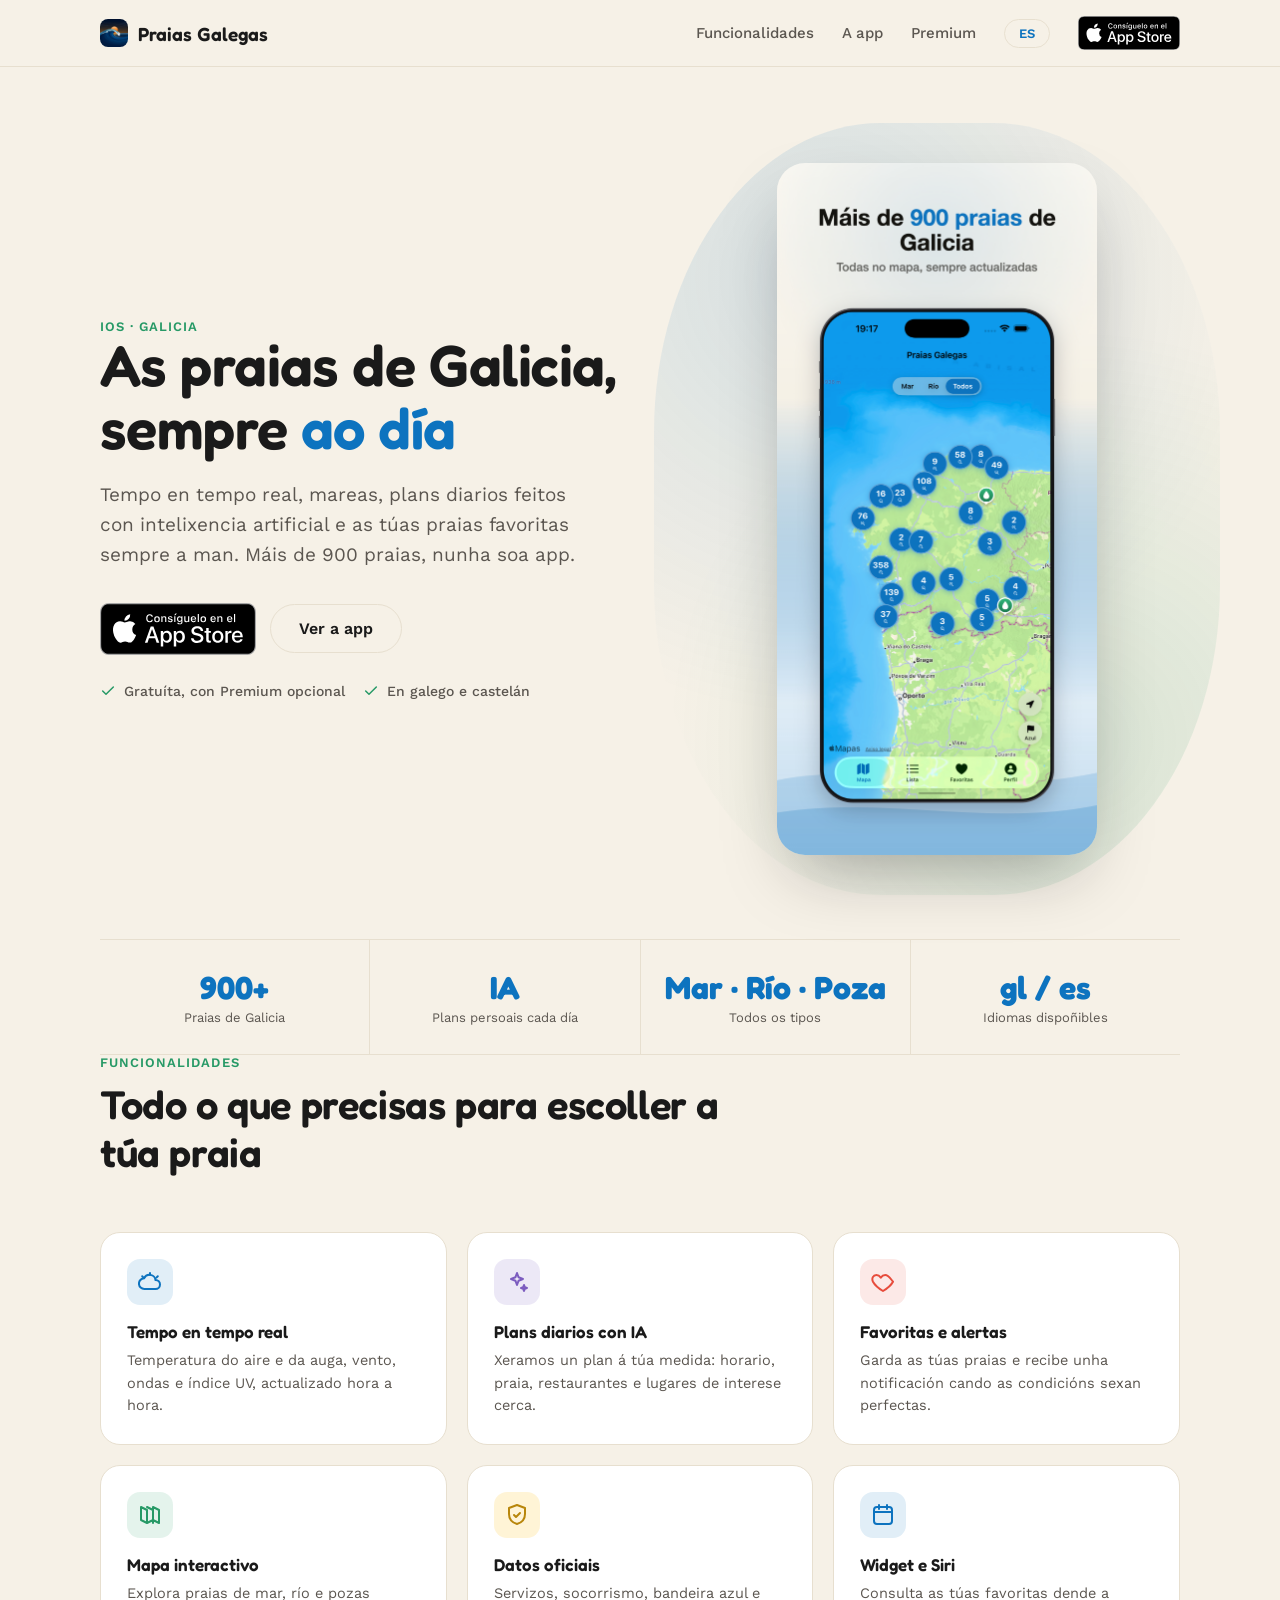
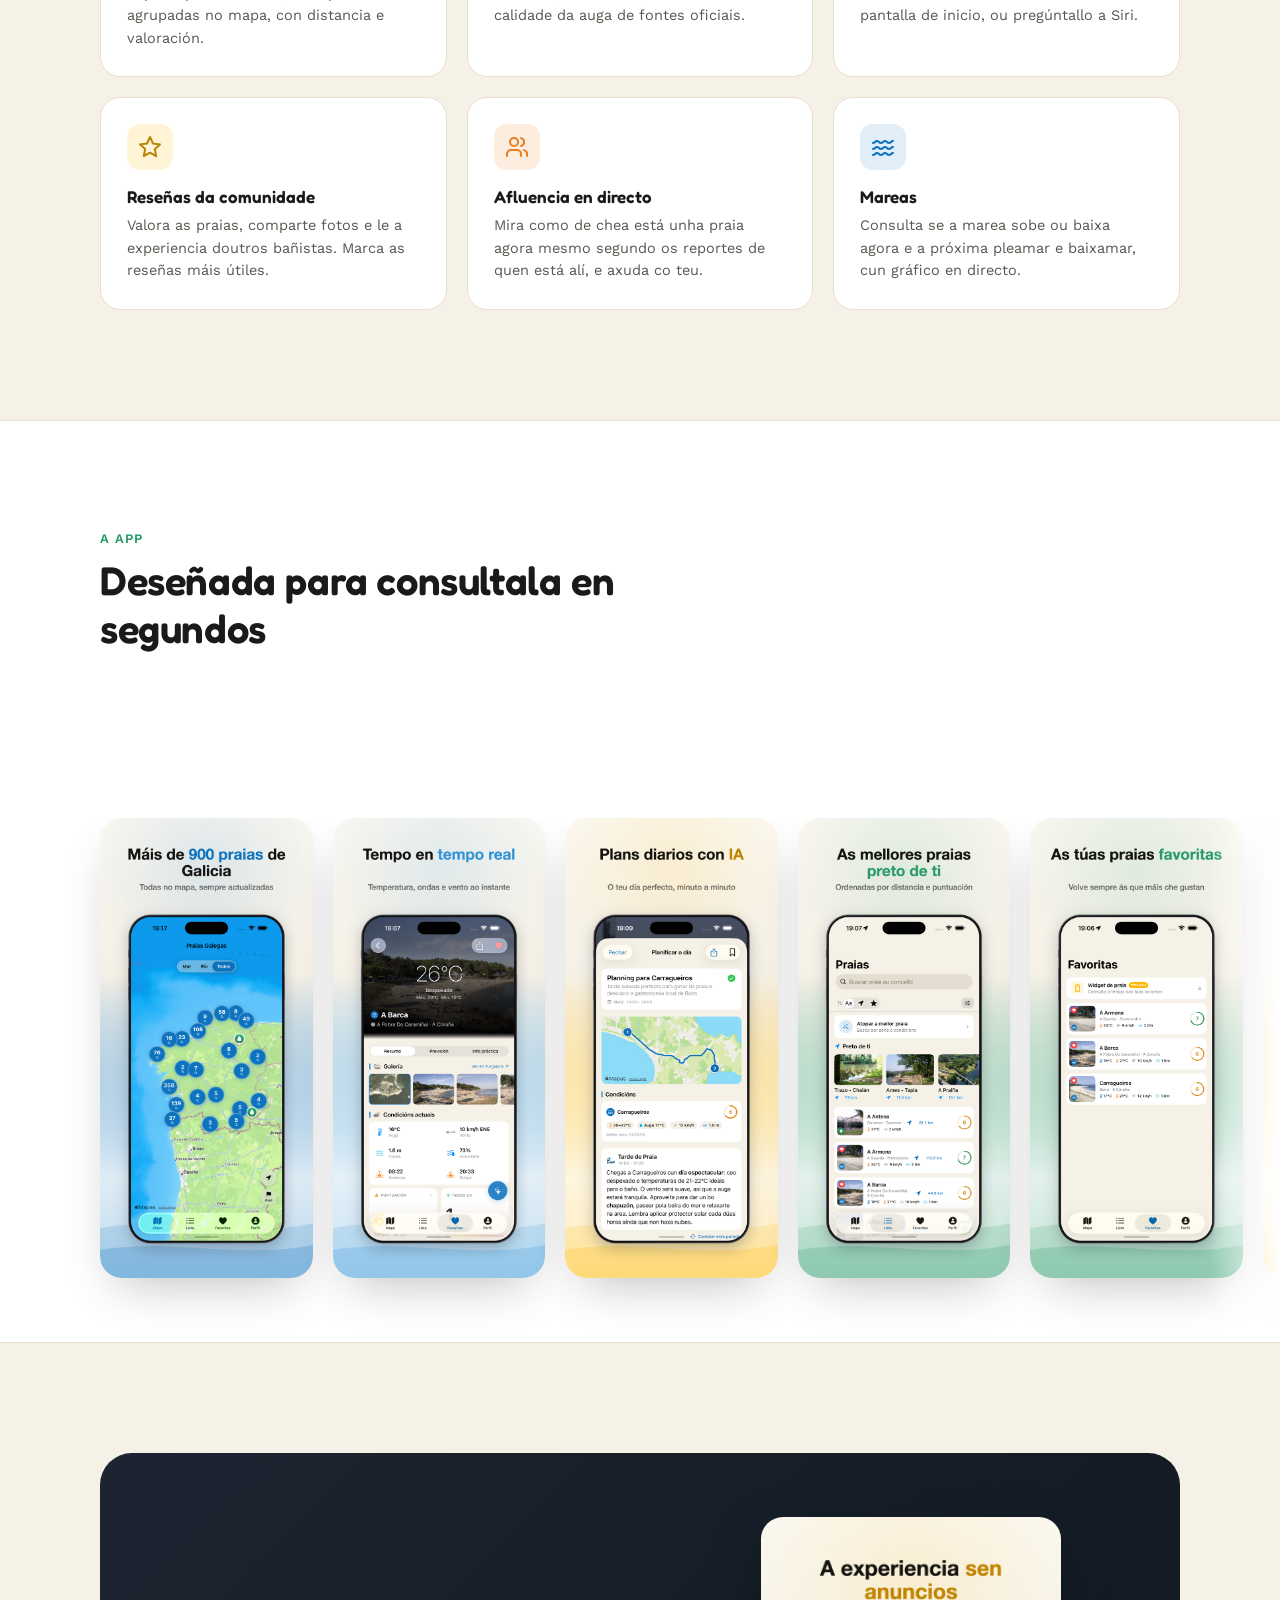
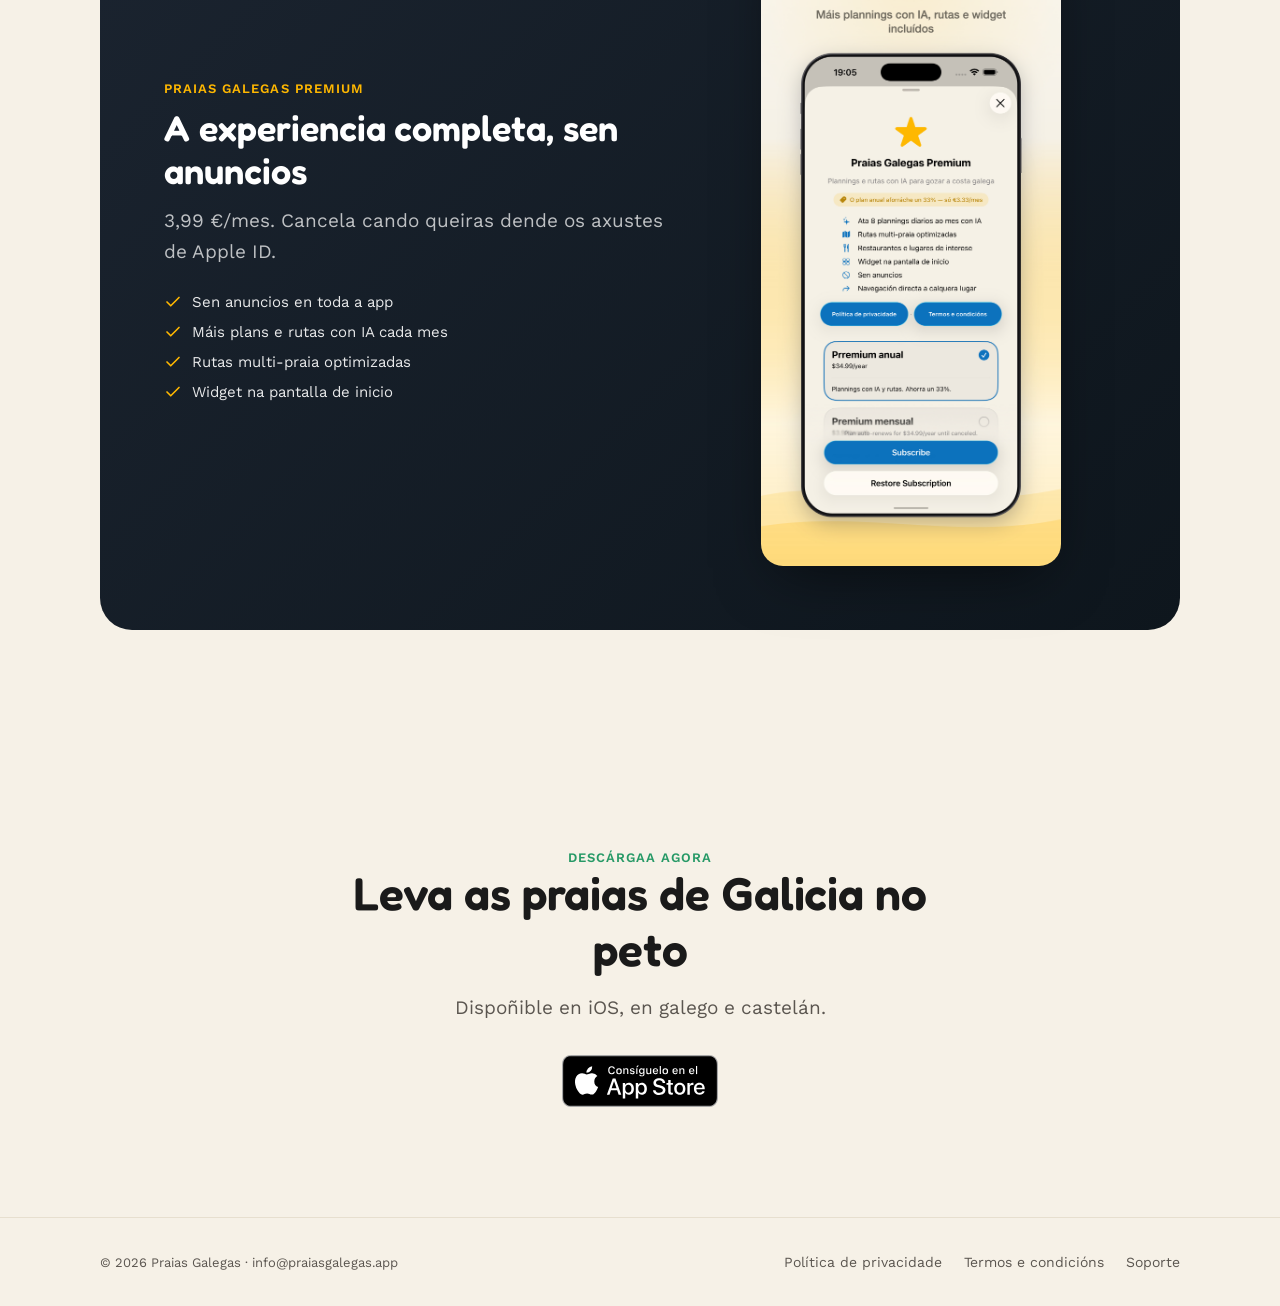
==== commit eebc6ae3: "Add files via upload" ====
--- a/index.html
+++ b/index.html
@@ -209,6 +209,27 @@
         <h3>Widget e Siri</h3>
         <p>Consulta as túas favoritas dende a pantalla de inicio, ou pregúntallo a Siri.</p>
       </div>
+      <div class="card">
+        <div class="card-icon" style="background:rgba(255,184,0,.16);">
+          <svg width="24" height="24" viewBox="0 0 24 24" fill="none" stroke="#B8860B" stroke-width="2" stroke-linecap="round" stroke-linejoin="round"><path d="m12 2 3 6.5 7 .9-5.2 4.8 1.4 7-6.2-3.5L5.8 21l1.4-7L2 9.4l7-.9L12 2Z"/></svg>
+        </div>
+        <h3>Reseñas da comunidade</h3>
+        <p>Valora as praias, comparte fotos e le a experiencia doutros bañistas. Marca as reseñas máis útiles.</p>
+      </div>
+      <div class="card">
+        <div class="card-icon" style="background:rgba(230,126,34,.14);">
+          <svg width="24" height="24" viewBox="0 0 24 24" fill="none" stroke="#E67E22" stroke-width="2" stroke-linecap="round" stroke-linejoin="round"><path d="M16 21v-2a4 4 0 0 0-4-4H6a4 4 0 0 0-4 4v2"/><circle cx="9" cy="7" r="4"/><path d="M22 21v-2a4 4 0 0 0-3-3.9M16 3.1a4 4 0 0 1 0 7.8"/></svg>
+        </div>
+        <h3>Afluencia en directo</h3>
+        <p>Mira como de chea está unha praia agora mesmo segundo os reportes de quen está alí, e axuda co teu.</p>
+      </div>
+      <div class="card">
+        <div class="card-icon" style="background:rgba(13,115,191,.12);">
+          <svg width="24" height="24" viewBox="0 0 24 24" fill="none" stroke="#0D73BF" stroke-width="2" stroke-linecap="round" stroke-linejoin="round"><path d="M2 8c2 0 2-2 4-2s2 2 4 2 2-2 4-2 2 2 4 2 2-2 4-2M2 14c2 0 2-2 4-2s2 2 4 2 2-2 4-2 2 2 4 2 2-2 4-2M2 20c2 0 2-2 4-2s2 2 4 2 2-2 4-2 2 2 4 2 2-2 4-2"/></svg>
+        </div>
+        <h3>Mareas</h3>
+        <p>Consulta se a marea sobe ou baixa agora e a próxima pleamar e baixamar, cun gráfico en directo.</p>
+      </div>
     </div>
   </section>
 </div>
@@ -268,7 +289,7 @@
 
 <footer>
   <div class="wrap footer-row">
-    <div class="footer-copy">© 2026 Praias Galegas · praiasgalegas@outlook.es</div>
+    <div class="footer-copy">© 2026 Praias Galegas · info@praiasgalegas.app</div>
     <div class="footer-links">
       <a href="privacidade.html">Política de privacidade</a>
       <a href="termos.html">Termos e condicións</a>
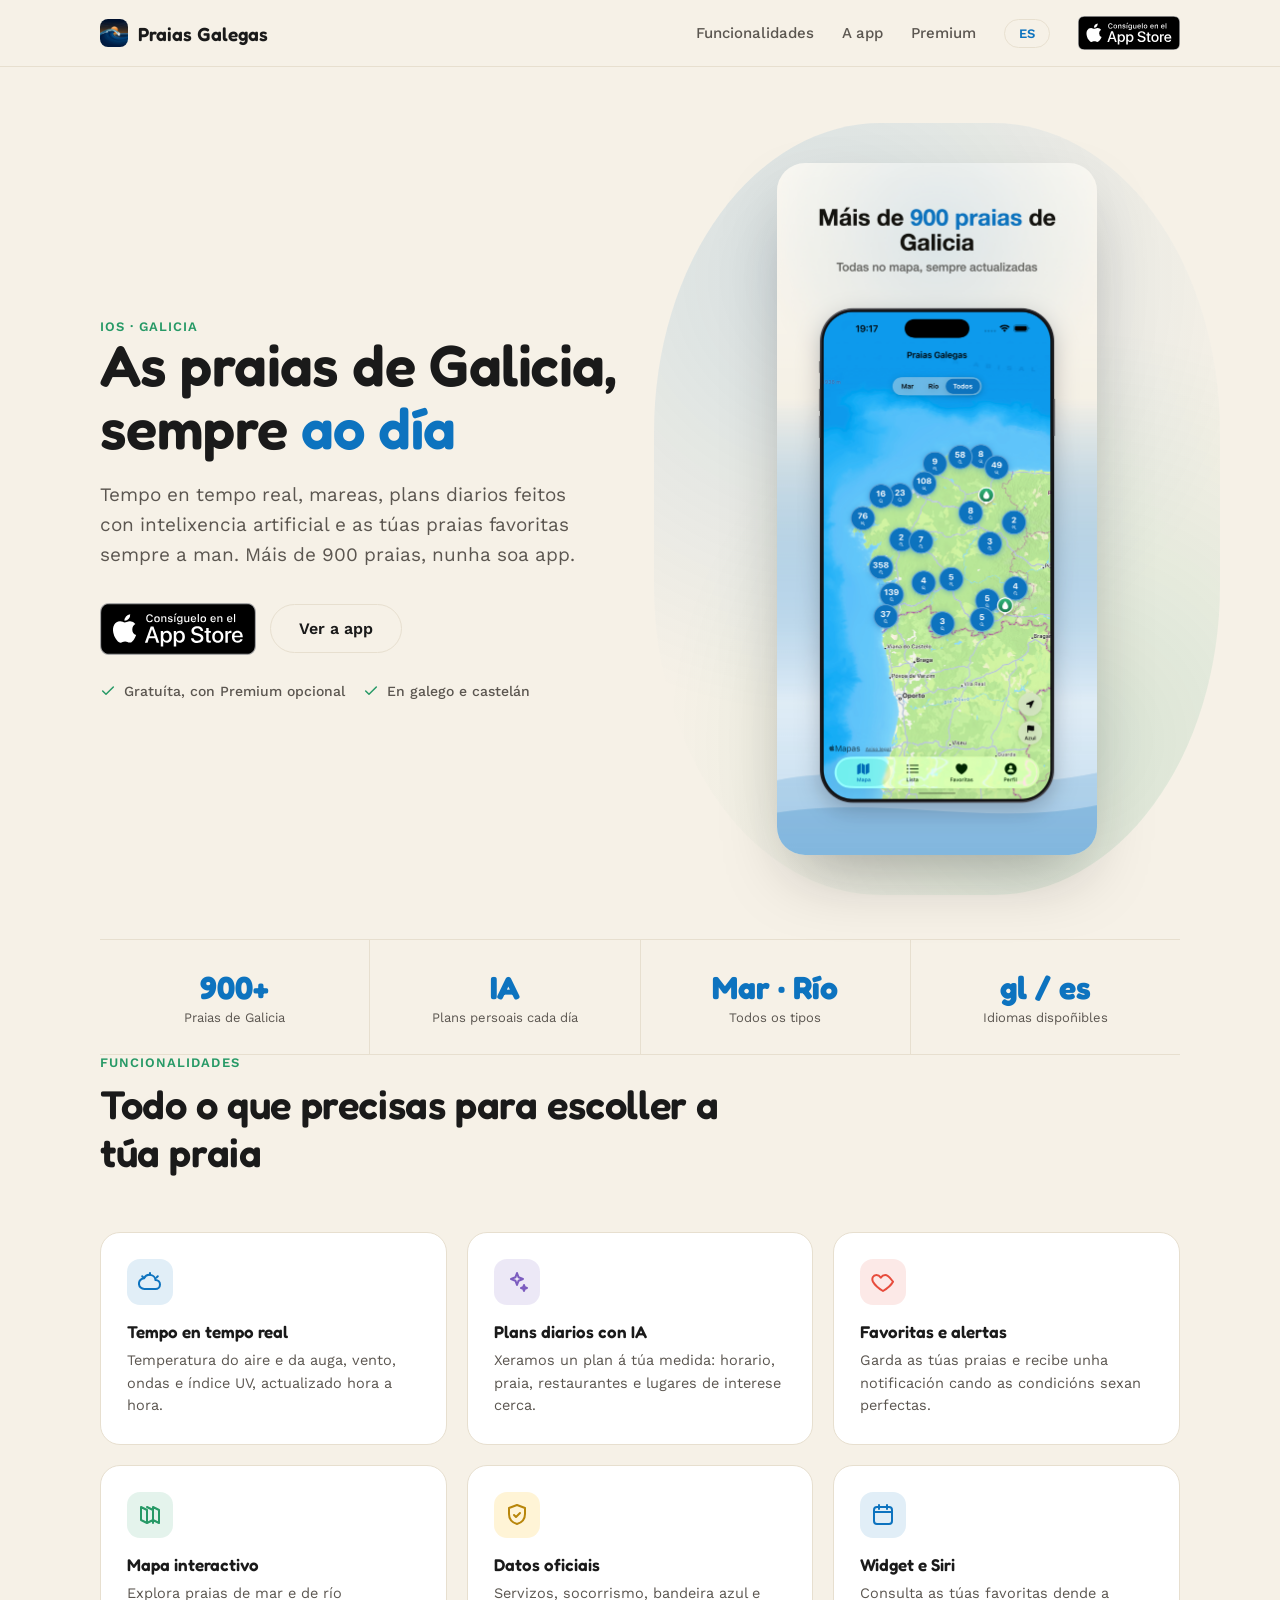
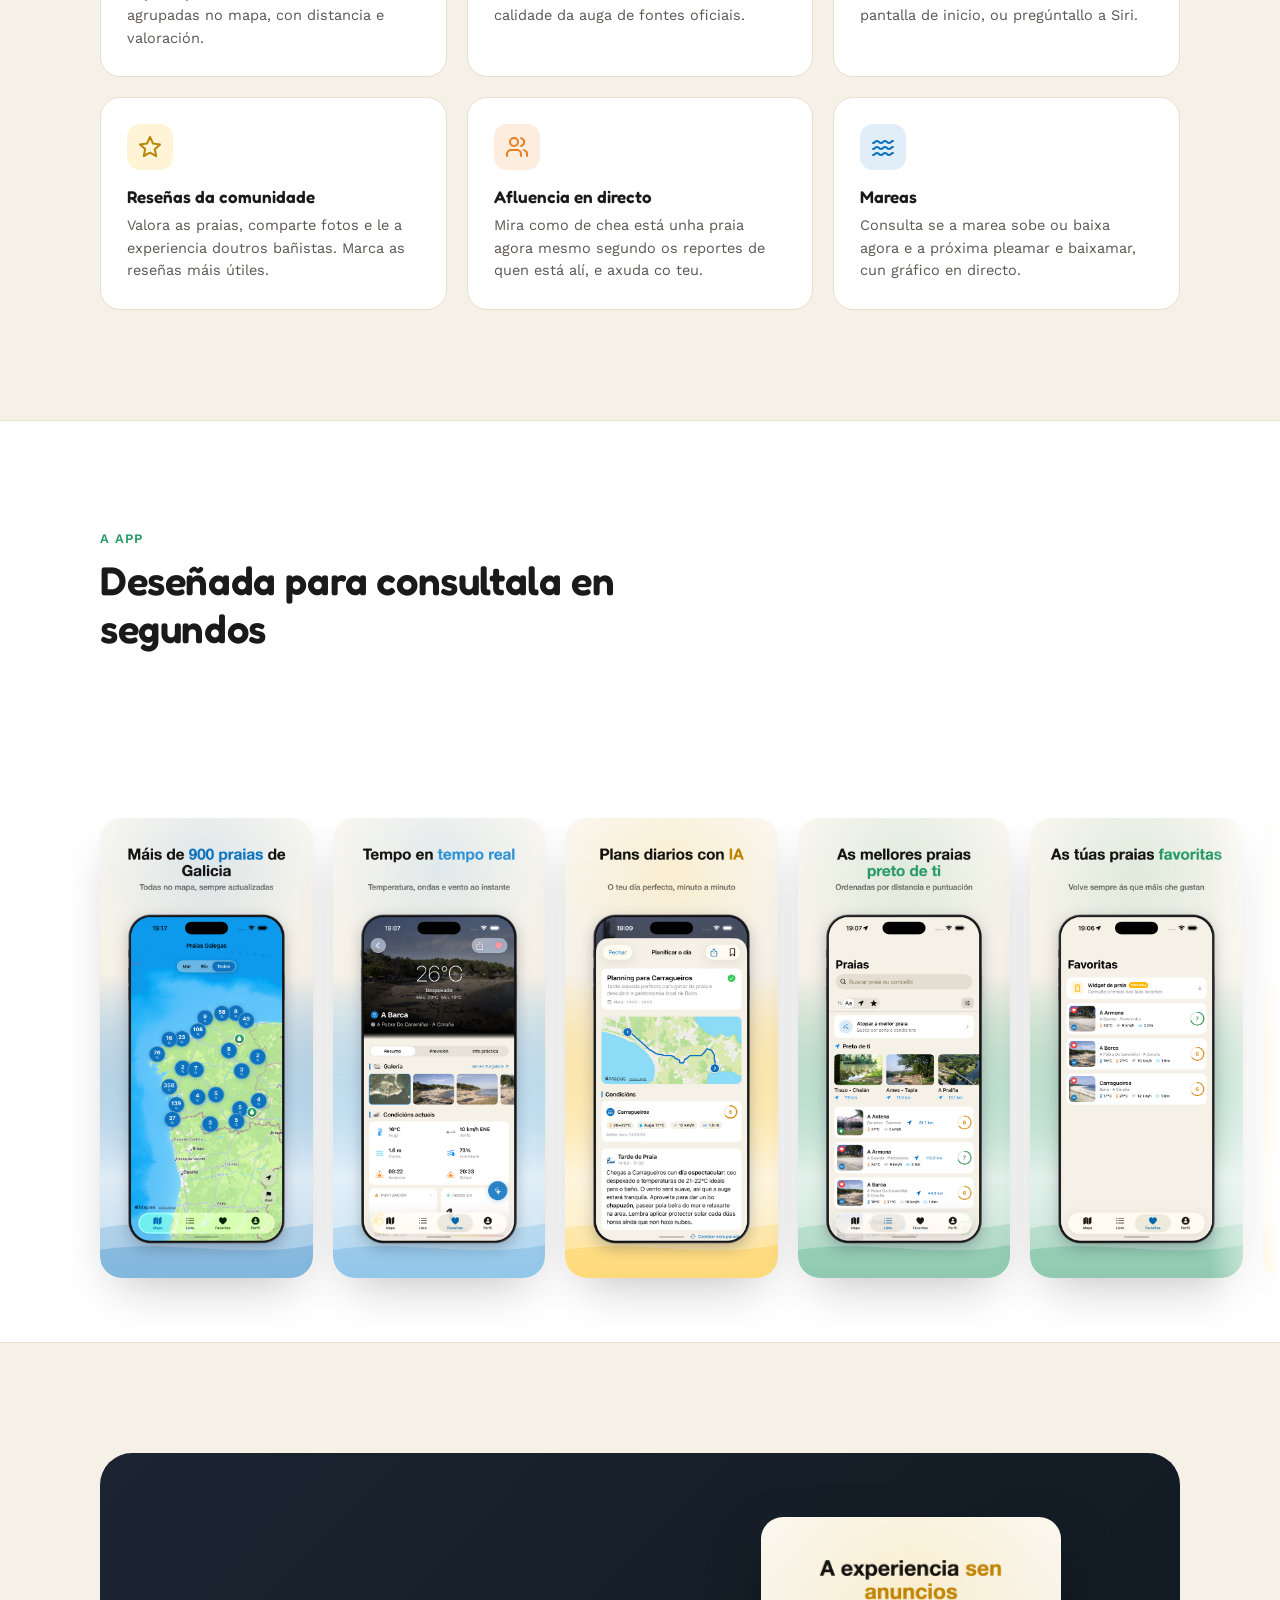
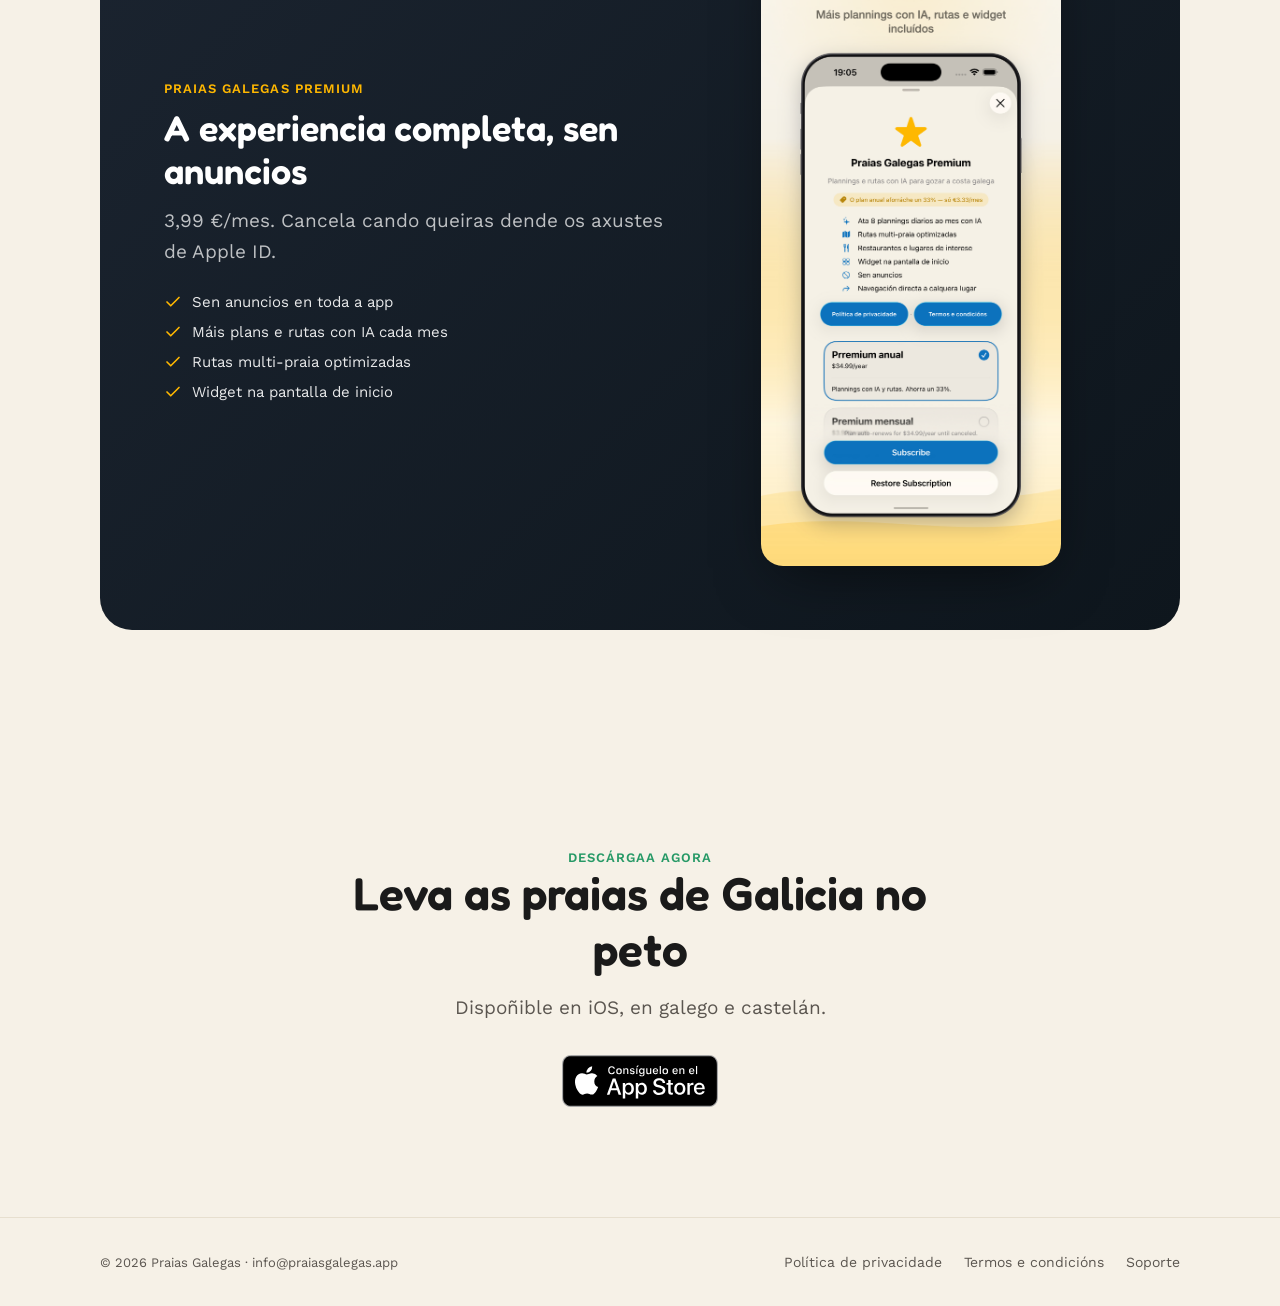
==== commit faa3d0d7: "Add files via upload" ====
--- a/index.html
+++ b/index.html
@@ -155,7 +155,7 @@
   <div class="stats">
     <div class="stat"><b>900+</b><span>Praias de Galicia</span></div>
     <div class="stat"><b>IA</b><span>Plans persoais cada día</span></div>
-    <div class="stat"><b>Mar · Río · Poza</b><span>Todos os tipos</span></div>
+    <div class="stat"><b>Mar · Río</b><span>Todos os tipos</span></div>
     <div class="stat"><b>gl / es</b><span>Idiomas dispoñibles</span></div>
   </div>
 </div>
@@ -193,7 +193,7 @@
           <svg width="24" height="24" viewBox="0 0 24 24" fill="none" stroke="#269966" stroke-width="2" stroke-linecap="round" stroke-linejoin="round"><path d="M9 20 3 17V4l6 3m0 13 6-3m-6 3V7m6 10 6 3V7l-6-3m0 16V4m0 3-6-3"/></svg>
         </div>
         <h3>Mapa interactivo</h3>
-        <p>Explora praias de mar, río e pozas agrupadas no mapa, con distancia e valoración.</p>
+        <p>Explora praias de mar e de río agrupadas no mapa, con distancia e valoración.</p>
       </div>
       <div class="card">
         <div class="card-icon" style="background:rgba(255,184,0,.16);">
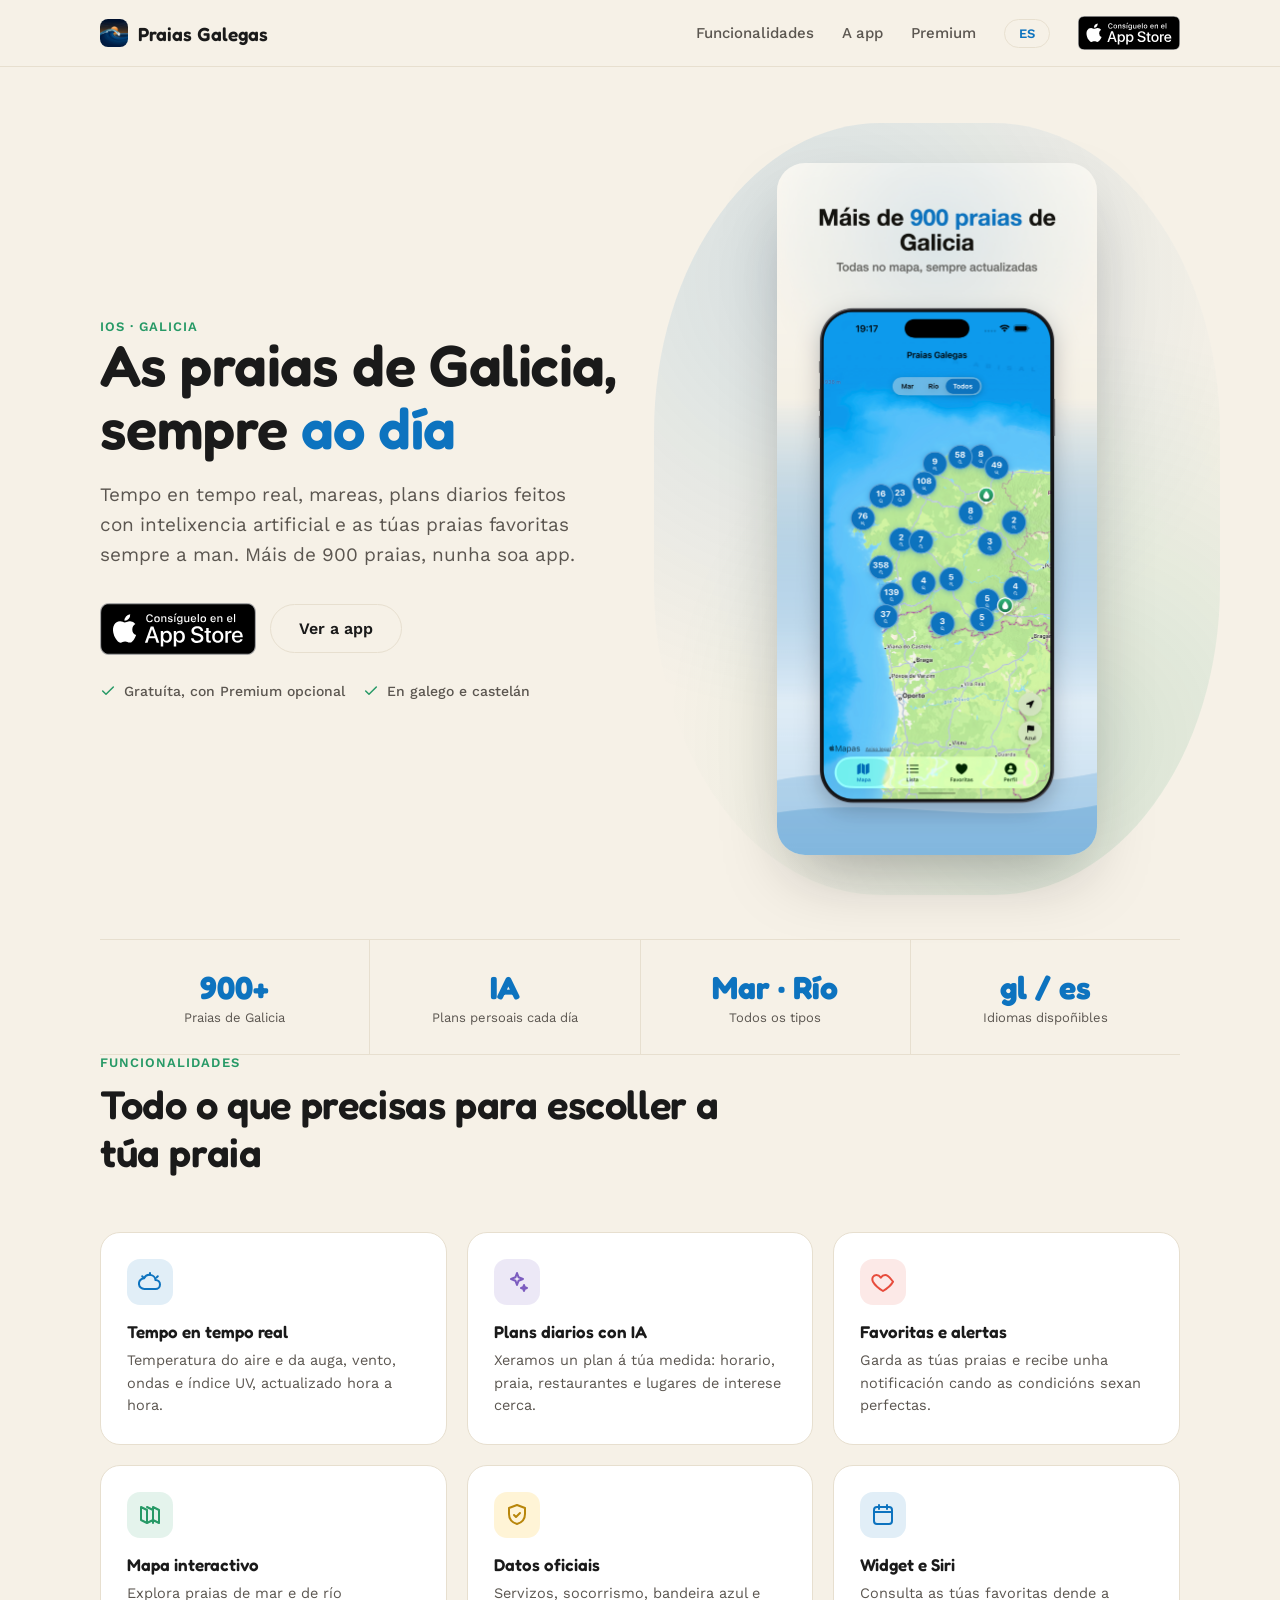
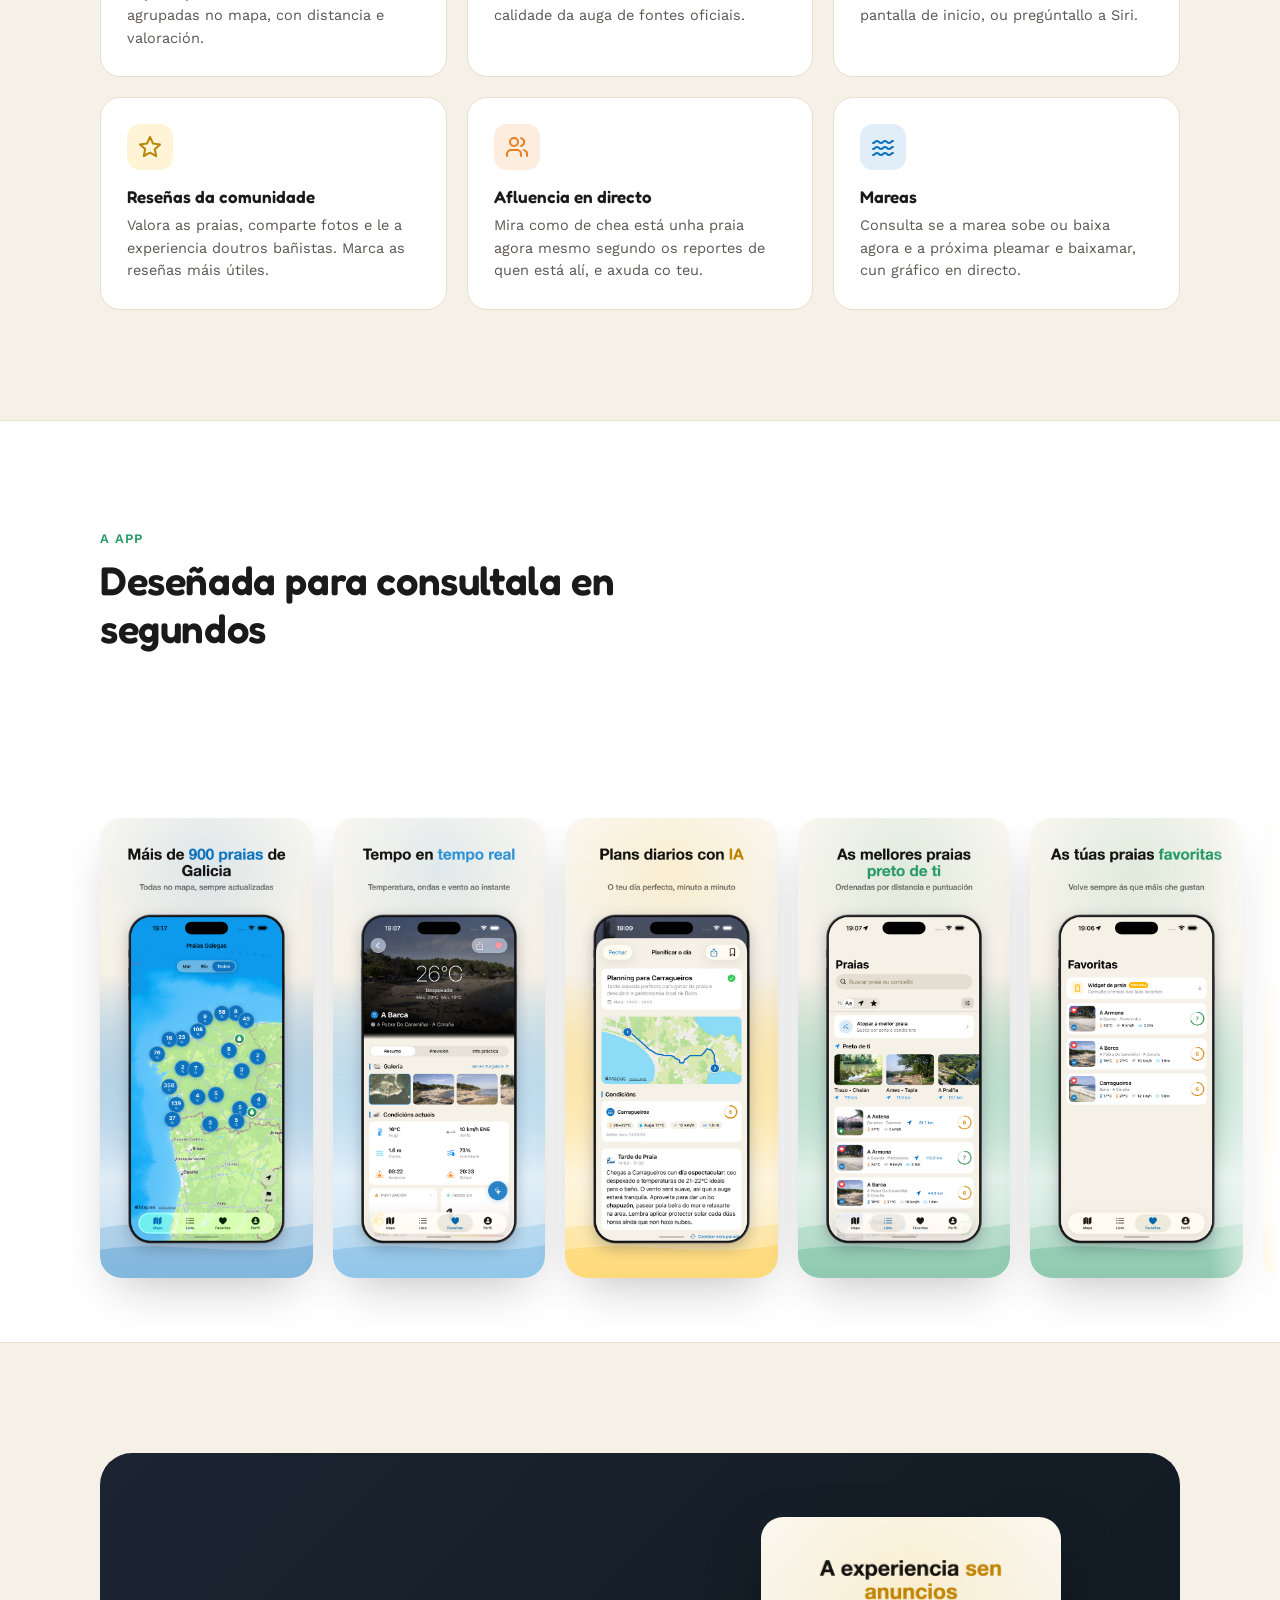
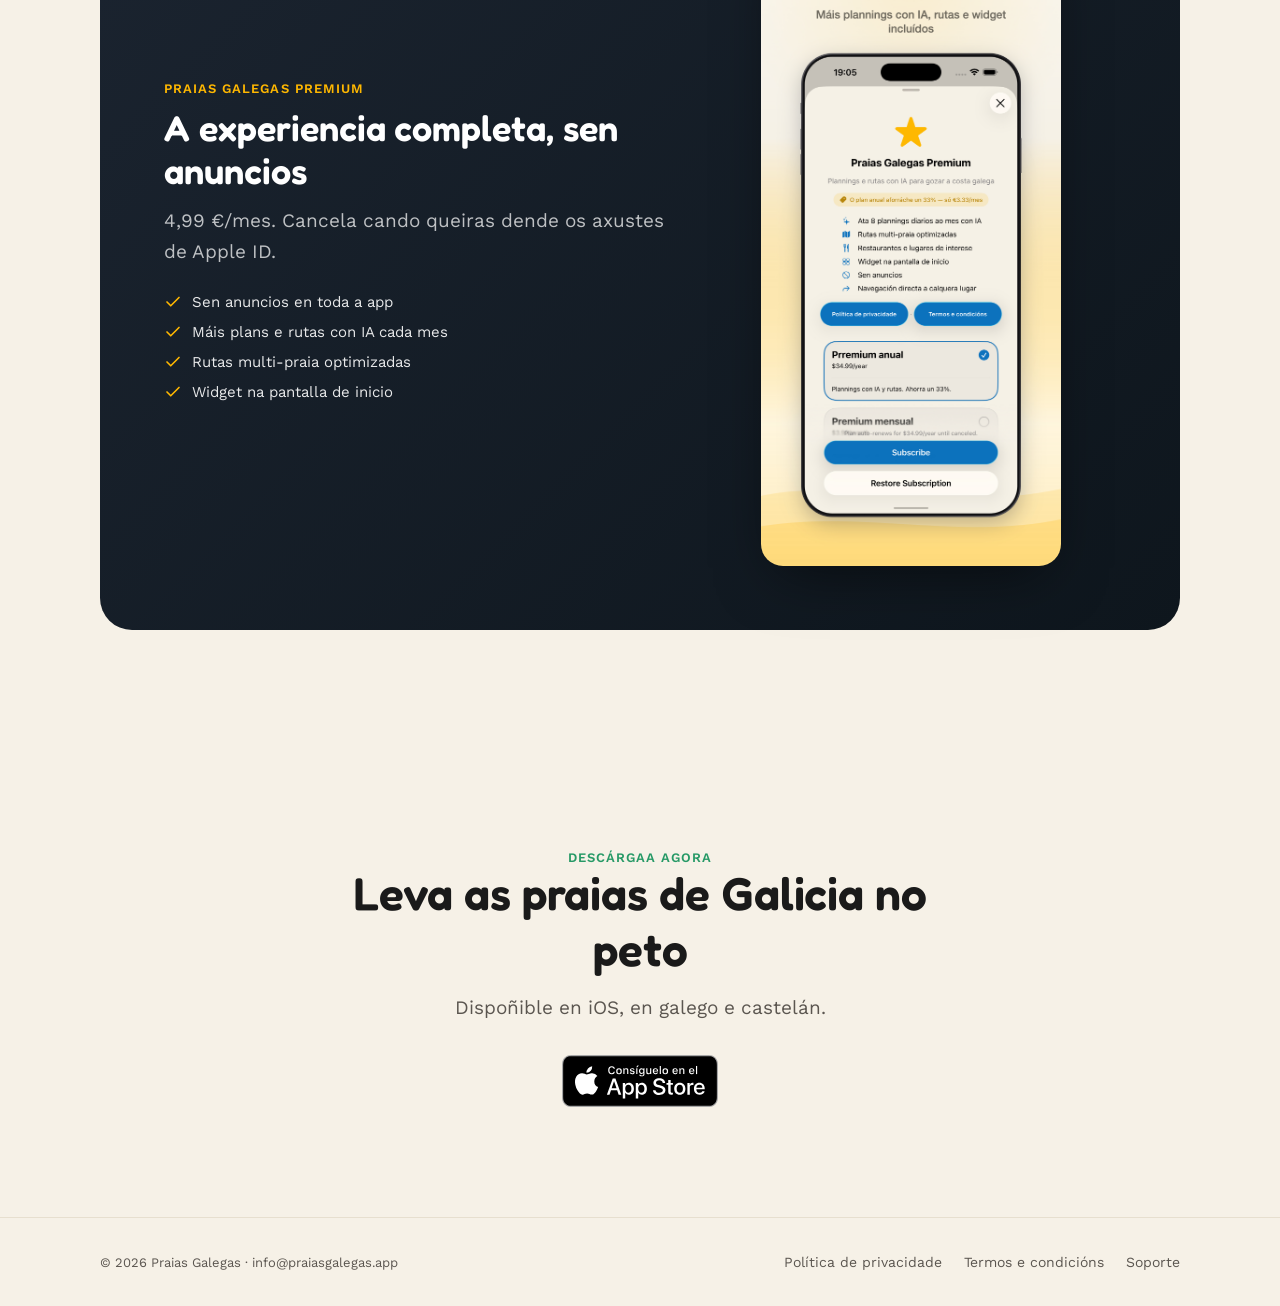
==== commit 9d329b5c: "Add files via upload" ====
--- a/index.html
+++ b/index.html
@@ -263,7 +263,7 @@
       <div>
         <p class="eyebrow">Praias Galegas Premium</p>
         <h2>A experiencia completa, sen anuncios</h2>
-        <p class="lead">3,99&nbsp;€/mes. Cancela cando queiras dende os axustes de Apple ID.</p>
+        <p class="lead">4,99&nbsp;€/mes. Cancela cando queiras dende os axustes de Apple ID.</p>
         <ul class="premium-list">
           <li><svg width="18" height="18" viewBox="0 0 24 24" fill="none" stroke="currentColor" stroke-width="2.2" stroke-linecap="round" stroke-linejoin="round"><path d="M20 6 9 17l-5-5"/></svg> Sen anuncios en toda a app</li>
           <li><svg width="18" height="18" viewBox="0 0 24 24" fill="none" stroke="currentColor" stroke-width="2.2" stroke-linecap="round" stroke-linejoin="round"><path d="M20 6 9 17l-5-5"/></svg> Máis plans e rutas con IA cada mes</li>
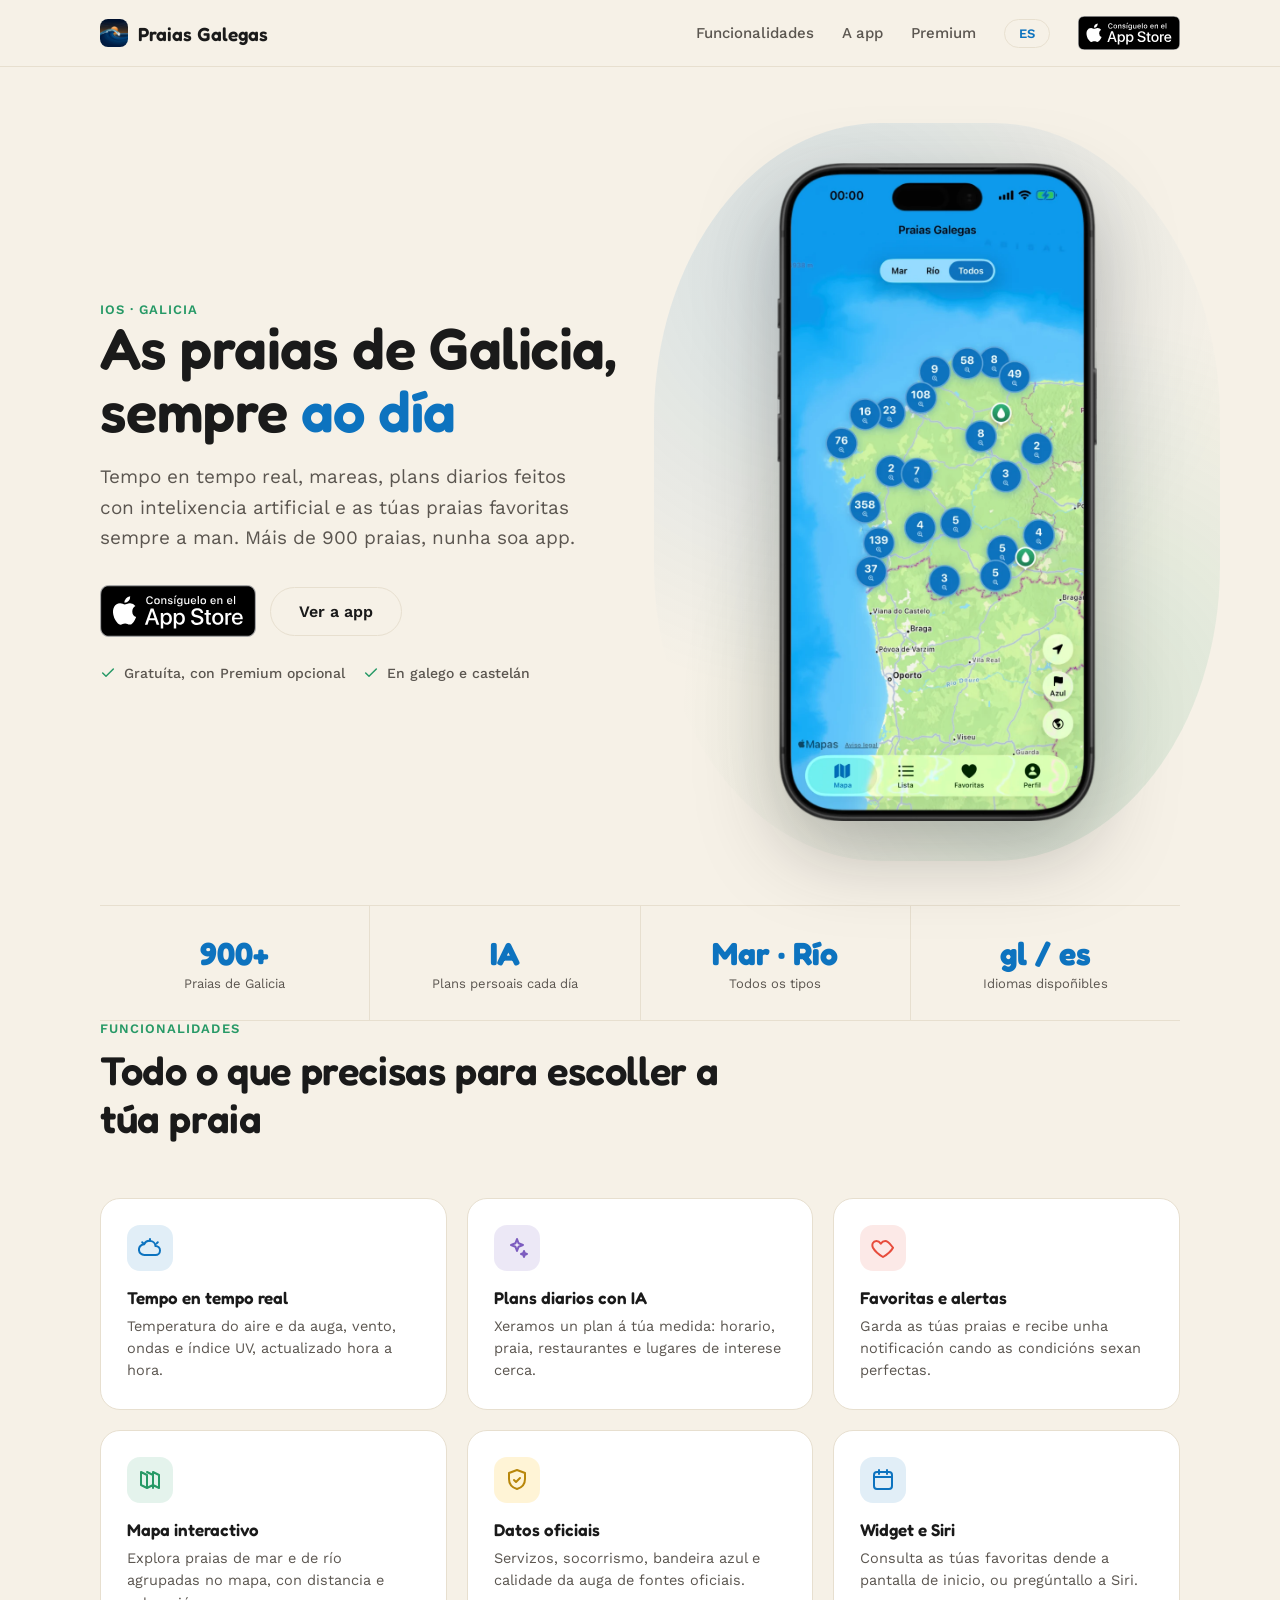
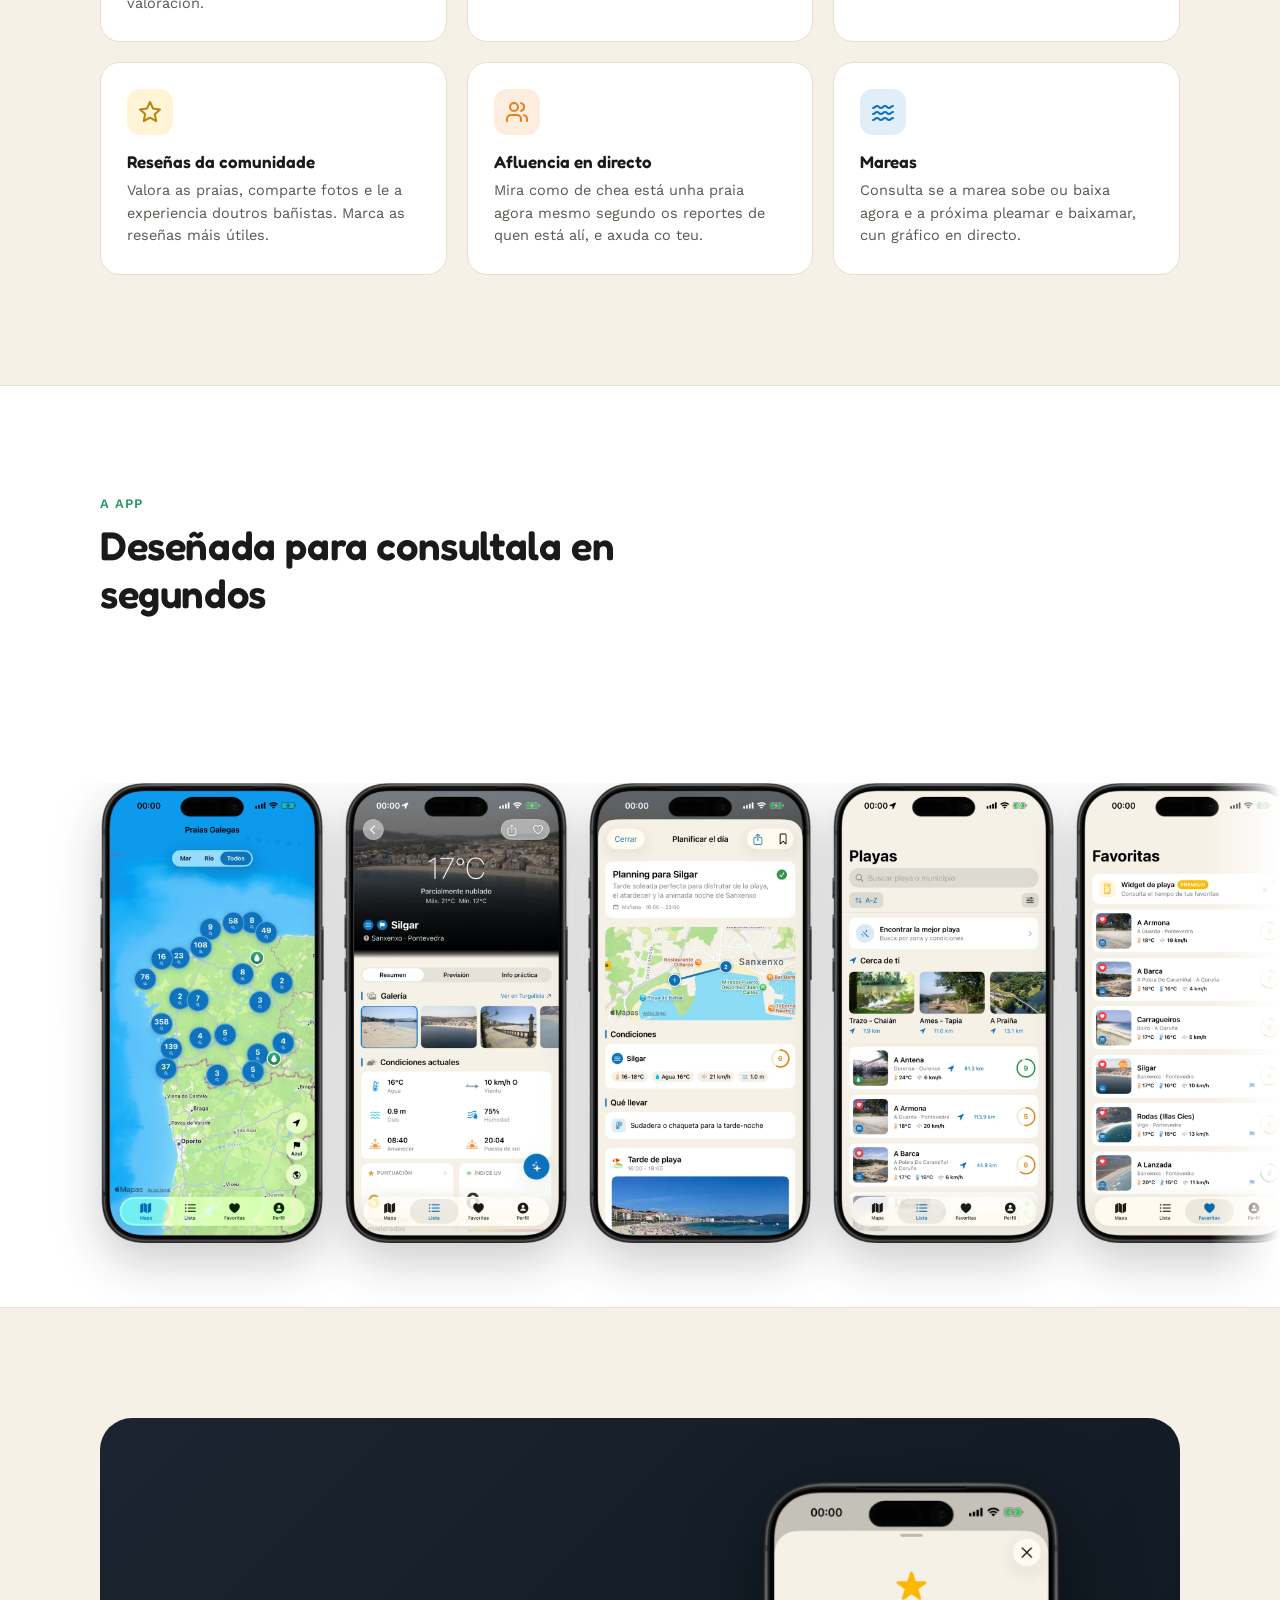
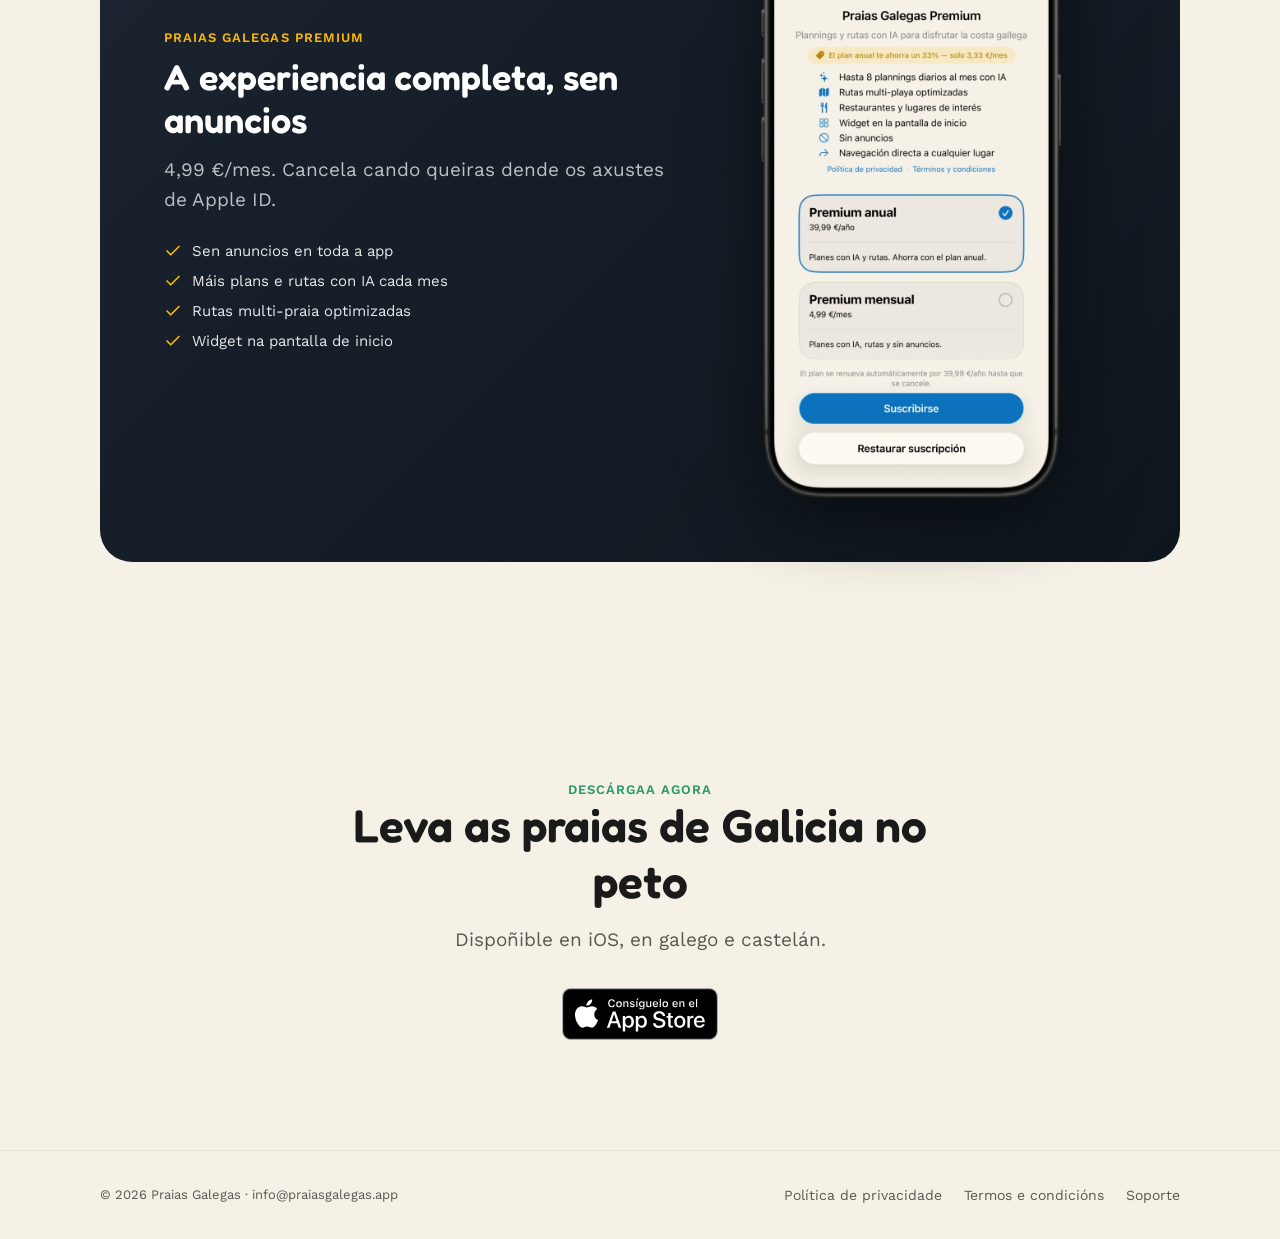
==== commit 98b52fca: "Add files via upload" ====
--- a/index.html
+++ b/index.html
@@ -13,7 +13,7 @@
 <meta property="og:type" content="website">
 <meta property="og:title" content="Praias Galegas — as mellores praias de Galicia na túa man">
 <meta property="og:description" content="Tempo en tempo real, mareas, plans diarios con IA e as túas praias favoritas. Máis de 900 praias de Galicia, nunha soa app para iOS.">
-<meta property="og:image" content="https://praiasgalegas.app/img/01-mapa.jpg">
+<meta property="og:image" content="https://praiasgalegas.app/img/og-image.jpg">
 <meta property="og:url" content="https://praiasgalegas.app/">
 <meta name="twitter:card" content="summary_large_image">
 <link rel="stylesheet" href="https://fonts.googleapis.com/css2?family=Fredoka:wght@500;600;700&family=Work+Sans:wght@400;500;600;700&display=swap">
@@ -66,7 +66,7 @@
   .hero-badge{display:flex;align-items:center;gap:8px;font-size:14px;color:var(--ink-soft);font-weight:500}
   .hero-badge svg{flex:none;color:var(--sea)}
   .hero-visual{position:relative;display:flex;justify-content:center}
-  .hero-visual img{width:min(320px,80vw);border-radius:28px;box-shadow:0 30px 70px -20px rgba(20,20,20,.35)}
+  .hero-visual img{width:min(320px,80vw);filter:drop-shadow(0 30px 40px rgba(20,20,20,.28))}
   .hero-blob{position:absolute;inset:-40px;background:radial-gradient(circle at 30% 20%, rgba(13,115,191,.14), transparent 60%),radial-gradient(circle at 75% 80%, rgba(38,153,102,.14), transparent 55%);z-index:-1;border-radius:40%}
   .stats{display:flex;gap:0;border-top:1px solid var(--line);border-bottom:1px solid var(--line);margin-top:clamp(48px,7vw,84px)}
   .stat{flex:1;padding:28px 12px;text-align:center;border-right:1px solid var(--line)}
@@ -91,7 +91,7 @@
   .gallery-wrap{overflow-x:auto;max-width:100%;padding-inline:clamp(20px,4vw,40px);scrollbar-width:none}
   .gallery-wrap::-webkit-scrollbar{display:none}
   .gallery{display:flex;gap:20px;width:max-content;padding-bottom:clamp(40px,6vw,64px)}
-  .gallery img{height:460px;width:auto;border-radius:22px;box-shadow:0 20px 50px -18px rgba(20,20,20,.3)}
+  .gallery img{height:460px;width:auto;filter:drop-shadow(0 18px 24px rgba(20,20,20,.22))}
   @media (max-width:640px){ .gallery img{height:360px} }
   .premium{background:linear-gradient(135deg,#1B2430,#0E161D);border-radius:32px;padding:clamp(36px,6vw,64px);display:grid;grid-template-columns:1.1fr .9fr;gap:40px;align-items:center;color:#fff}
   @media (max-width:900px){ .premium{grid-template-columns:1fr;text-align:center} .premium-list{align-items:center} }
@@ -101,7 +101,7 @@
   .premium-list{list-style:none;margin:26px 0 0;padding:0;display:flex;flex-direction:column;gap:12px}
   .premium-list li{display:flex;align-items:center;gap:10px;font-size:15px;color:rgba(255,255,255,.9)}
   .premium-list svg{flex:none;color:var(--gold)}
-  .premium img{width:100%;max-width:300px;border-radius:22px;justify-self:center;box-shadow:0 20px 60px -18px rgba(0,0,0,.6)}
+  .premium img{width:100%;max-width:300px;justify-self:center;filter:drop-shadow(0 20px 36px rgba(0,0,0,.5))}
   .final-cta{text-align:center}
   .final-cta h2{font-size:clamp(30px,4vw,46px);max-width:640px;margin-inline:auto}
   .final-cta .lead{max-width:480px;margin:16px auto 0}
@@ -148,7 +148,7 @@
     </div>
     <div class="hero-visual">
       <div class="hero-blob"></div>
-      <img src="img/01-mapa.jpg" alt="Mapa con máis de 900 praias de Galicia na app Praias Galegas">
+      <img src="img/01-mapa.webp" alt="Mapa con máis de 900 praias de Galicia na app Praias Galegas">
     </div>
   </div>
 
@@ -246,12 +246,12 @@
   <div class="gallery-outer">
     <div class="gallery-wrap">
       <div class="gallery wrap">
-        <img src="img/01-mapa.jpg" alt="Mapa con máis de 900 praias de Galicia">
-        <img src="img/02-tempo.jpg" alt="Tempo en tempo real na ficha de cada praia">
-        <img src="img/03-planning.jpg" alt="Plans diarios xerados con intelixencia artificial">
-        <img src="img/04-lista.jpg" alt="Lista de praias preto de ti">
-        <img src="img/05-favoritas.jpg" alt="As túas praias favoritas">
-        <img src="img/06-premium.jpg" alt="Praias Galegas Premium, sen anuncios">
+        <img src="img/01-mapa.webp" alt="Mapa con máis de 900 praias de Galicia">
+        <img src="img/02-tempo.webp" alt="Tempo en tempo real na ficha de cada praia">
+        <img src="img/03-planning.webp" alt="Plans diarios xerados con intelixencia artificial">
+        <img src="img/04-lista.webp" alt="Lista de praias preto de ti">
+        <img src="img/05-favoritas.webp" alt="As túas praias favoritas">
+        <img src="img/06-premium.webp" alt="Praias Galegas Premium, sen anuncios">
       </div>
     </div>
   </div>
@@ -271,7 +271,7 @@
           <li><svg width="18" height="18" viewBox="0 0 24 24" fill="none" stroke="currentColor" stroke-width="2.2" stroke-linecap="round" stroke-linejoin="round"><path d="M20 6 9 17l-5-5"/></svg> Widget na pantalla de inicio</li>
         </ul>
       </div>
-      <img src="img/06-premium.jpg" alt="Praias Galegas Premium">
+      <img src="img/06-premium.webp" alt="Praias Galegas Premium">
     </div>
   </section>
 </div>
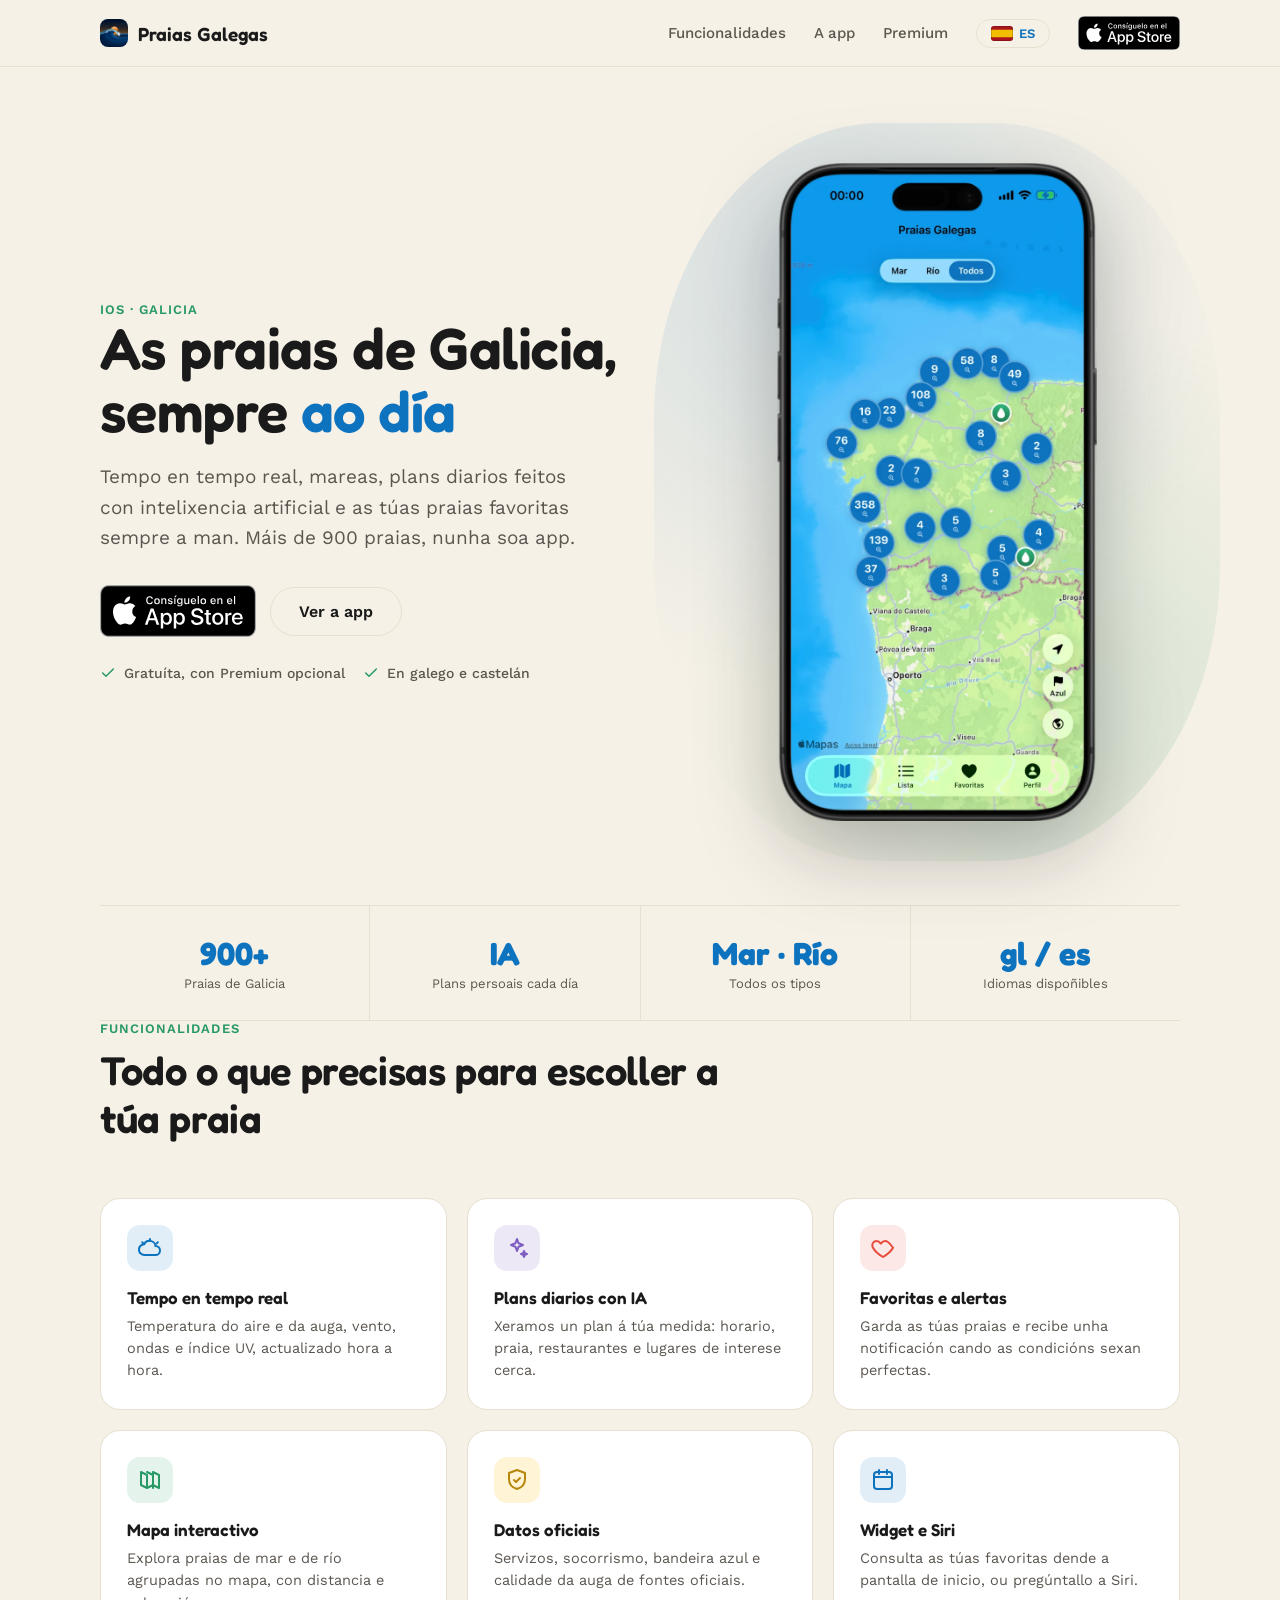
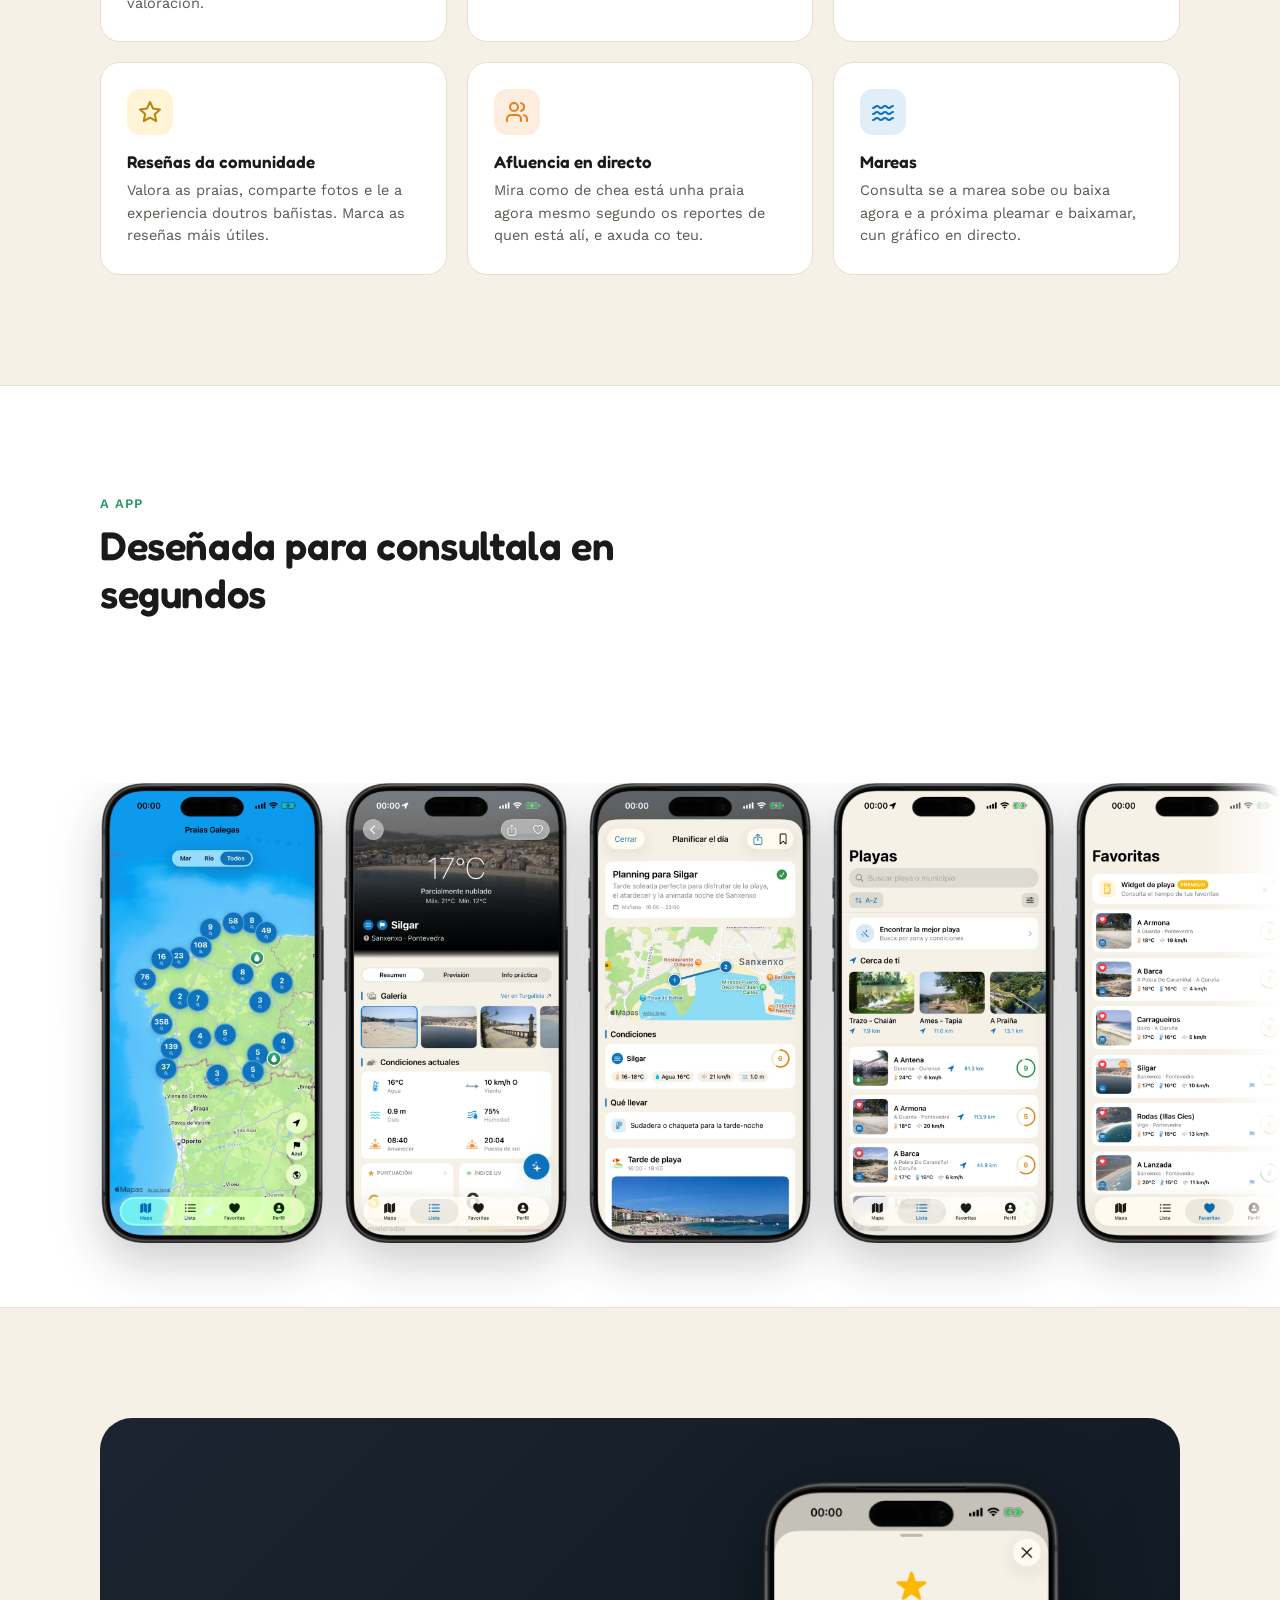
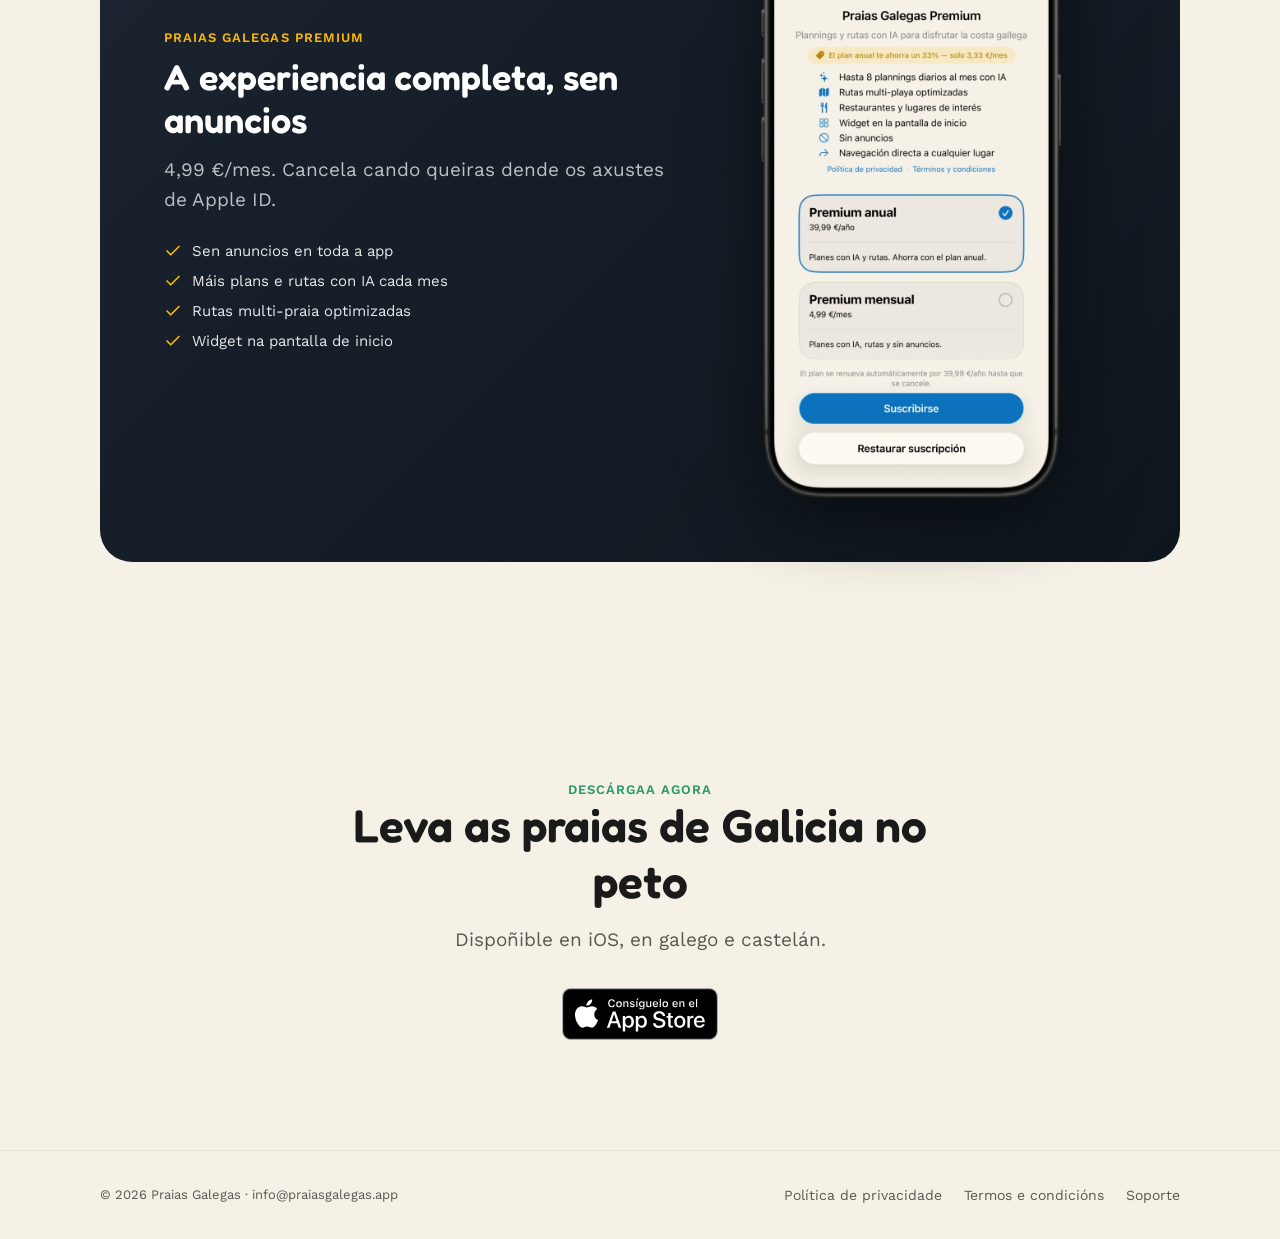
==== commit 2d79561f: "Add files via upload" ====
--- a/index.html
+++ b/index.html
@@ -53,6 +53,7 @@
   .nav-links{display:flex;gap:28px}
   @media (max-width:760px){ .nav-links{display:none} }
   .lang-switch{display:inline-flex;align-items:center;gap:6px;font-weight:600;font-size:13px;color:var(--ocean);border:1px solid var(--line);border-radius:999px;padding:6px 14px;white-space:nowrap}
+  .lang-switch svg{display:block;flex:none}
   .lang-switch:hover{border-color:var(--ocean);background:rgba(13,115,191,.06)}
   .hero{padding-top:clamp(56px,9vw,96px)}
   .hero-grid{display:grid;grid-template-columns:1.05fr .95fr;gap:56px;align-items:center}
@@ -125,7 +126,7 @@
         <a class="navlink" href="#capturas">A app</a>
         <a class="navlink" href="#premium">Premium</a>
       </div>
-      <a class="lang-switch" href="index-es.html">ES</a>
+      <a class="lang-switch" href="index-es.html" hreflang="es" title="ES"><svg width="22" height="15" viewBox="0 0 22 15" aria-hidden="true"><defs><clipPath id="fl"><rect width="22" height="15" rx="3"/></clipPath></defs><g clip-path="url(#fl)"><rect width="22" height="15" fill="#AA151B"/><rect y="3.75" width="22" height="7.5" fill="#F1BF00"/></g><rect x=".5" y=".5" width="21" height="14" rx="2.5" fill="none" stroke="rgba(0,0,0,.18)"/></svg>ES</a>
       <a href="https://apps.apple.com/es/app/praias-galegas/id6785082941" class="badge badge-sm" aria-label="Descarga Praias Galegas na App Store"><img src="img/appstore-badge.svg" alt="Descárgao na App Store"></a>
     </nav>
   </div>
